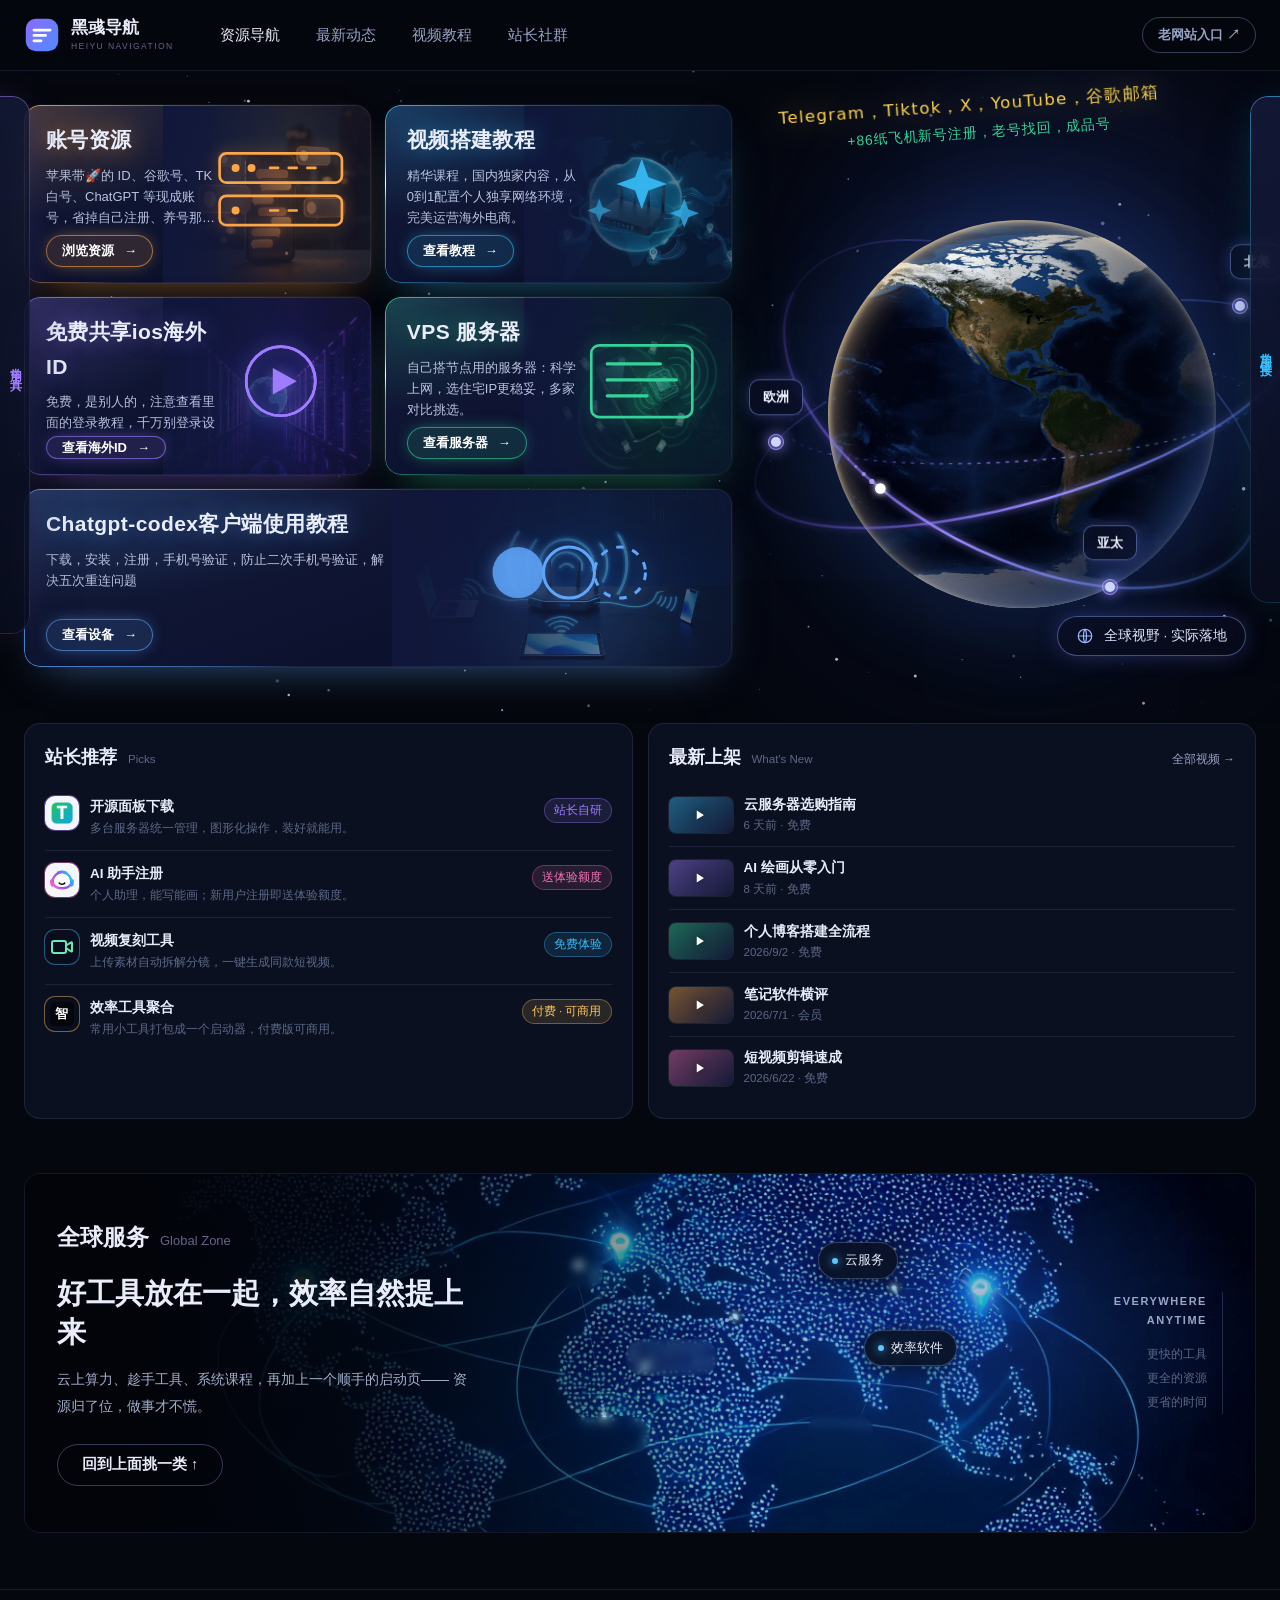
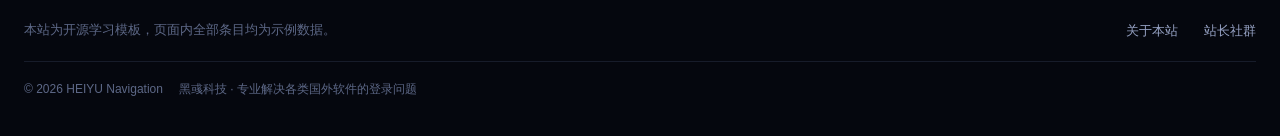
==== index.html @ 047c9780 "Update index.html" ====
<!DOCTYPE html>
<html lang="zh-CN">
<head>
<meta charset="utf-8">
<meta name="viewport" content="width=device-width,initial-scale=1">
<title>黑彧导航 | 资源导航 · 工具箱 · 学习课程</title>
<meta name="description" content="黑彧导航 —— 一个深色风格的资源导航站模板：云服务器、AI 工具、学习课程、效率软件一站收录，附常用工具箱与常用链接。">
<link rel="stylesheet" href="css/style.css?v=16">
</head>
<body id="top">

<!-- ═══ 顶栏 ═══ -->
<header class="topbar">
  <div class="wrap topbar-in">
    <a class="brand" href="#top">
      <svg class="mark" viewBox="0 0 40 40" fill="none" aria-hidden="true">
        <defs>
          <linearGradient id="mk" x1="0" y1="0" x2="1" y2="1">
            <stop offset="0" stop-color="#8a6bff"/><stop offset="1" stop-color="#4f8bff"/>
          </linearGradient>
        </defs>
        <rect x="2" y="2" width="36" height="36" rx="11" fill="url(#mk)"/>
        <path d="M11 14.5h18M11 20.5h13M11 26.5h8" stroke="#fff" stroke-width="3" stroke-linecap="round"/>
      </svg>
      <span class="bt"><b>黑彧导航</b><small>HEIYU NAVIGATION</small></span>
    </a>
    <nav class="menu" id="menu">
      <a href="#top" aria-current="page">资源导航</a>
      <a href="#picks">最新动态</a>
      <a href="video.html">视频教程</a>
      <a href="#sq" id="navSq">站长社群</a>
    </nav>
    <div class="ops">
      <a class="oldsite-btn" href="https://hy.hy88.de" target="_blank" rel="noopener" title="老网站入口">老网站入口 ↗</a>
    </div>
  </div>
</header>

<!-- ═══ 首屏：左卡片 + 右地球舞台 ═══ -->
<section class="stage-sec">
  <div class="wrap stage-in">

    <div class="stack" id="stack">
      <!-- 每张卡：--ac 主色 / .fx 右侧小动画 -->
      <a class="hcard" style="--ac:251,166,72" href="https://hy88.de" target="_blank" rel="noopener">
        <span class="im"><img src="assets/img/kefu.jpg" alt=""></span>
        <span class="glow"></span>
        <span class="fx" aria-hidden="true">
          <svg viewBox="0 0 120 90" fill="none">
            <rect x="14" y="18" width="92" height="22" rx="5" stroke="currentColor" stroke-width="2"/>
            <rect x="14" y="50" width="92" height="22" rx="5" stroke="currentColor" stroke-width="2"/>
            <circle class="blink" cx="26" cy="29" r="3" fill="currentColor"/>
            <circle class="blink d2" cx="38" cy="29" r="3" fill="currentColor"/>
            <circle class="blink d3" cx="26" cy="61" r="3" fill="currentColor"/>
            <path class="run" d="M52 29h40M52 61h28" stroke="currentColor" stroke-width="2" stroke-linecap="round" stroke-dasharray="6 8"/>
          </svg>
        </span>
        <span class="tx">
          <h3>账号资源</h3>
          <p>苹果带🚀的 ID、谷歌号、TK 白号、ChatGPT 等现成账号，省掉自己注册、养号那一步。</p>
          <span class="pill-btn">浏览资源 <span aria-hidden="true">→</span></span>
        </span>
      </a>

      <a class="hcard" style="--ac:56,189,248" href="#" data-lm="vt">
        <span class="im"><img src="assets/img/ip.jpg" alt=""></span>
        <span class="glow"></span>
        <span class="fx" aria-hidden="true">
          <svg viewBox="0 0 120 90" fill="none">
            <path class="tw d1" d="M60 22l5 14 14 5-14 5-5 14-5-14-14-5 14-5z" fill="currentColor" opacity=".9"/>
            <path class="tw d2" d="M92 52l3 8 8 3-8 3-3 8-3-8-8-3 8-3z" fill="currentColor" opacity=".7"/>
            <path class="tw d3" d="M28 52l2.4 6.4L37 61l-6.6 2.6L28 70l-2.4-6.4L19 61l6.6-2.6z" fill="currentColor" opacity=".55"/>
          </svg>
        </span>
        <span class="tx">
          <h3>视频搭建教程</h3>
          <p>精华课程，国内独家内容，从0到1配置个人独享网络环境，完美运营海外电商。</p>
          <span class="pill-btn">查看教程 <span aria-hidden="true">→</span></span>
        </span>
      </a>

      <a class="hcard" style="--ac:157,124,255" href="https://id.qianyuwing.com" target="_blank" rel="noopener">
        <span class="im"><img src="assets/img/hero.jpg" alt=""></span>
        <span class="glow"></span>
        <span class="fx" aria-hidden="true">
          <svg viewBox="0 0 120 90" fill="none">
            <circle cx="60" cy="45" r="26" stroke="currentColor" stroke-width="2" opacity=".55"/>
            <circle class="ripple" cx="60" cy="45" r="26" stroke="currentColor" stroke-width="2"/>
            <circle class="ripple r2" cx="60" cy="45" r="26" stroke="currentColor" stroke-width="2"/>
            <path d="M54 35l18 10-18 10z" fill="currentColor"/>
          </svg>
        </span>
        <span class="tx">
          <h3>免费共享ios海外ID</h3>
          <p>免费，是别人的，注意查看里面的登录教程，千万别登录设置里的iCloud。</p>
          <span class="pill-btn">查看海外ID <span aria-hidden="true">→</span></span>
        </span>
      </a>

      <a class="hcard" style="--ac:52,211,153" href="#" data-lm="vps">
        <span class="im"><img src="assets/img/account.jpg" alt=""></span>
        <span class="glow"></span>
        <span class="fx" aria-hidden="true">
          <svg viewBox="0 0 120 90" fill="none">
            <rect x="22" y="18" width="76" height="54" rx="6" stroke="currentColor" stroke-width="2"/>
            <path class="line" d="M34 32h40" stroke="currentColor" stroke-width="2.4" stroke-linecap="round"/>
            <path class="line d2" d="M34 44h52" stroke="currentColor" stroke-width="2.4" stroke-linecap="round"/>
            <path class="line d3" d="M34 56h30" stroke="currentColor" stroke-width="2.4" stroke-linecap="round"/>
          </svg>
        </span>
        <span class="tx">
          <h3>VPS 服务器</h3>
          <p>自己搭节点用的服务器：科学上网，选住宅IP更稳妥，多家对比挑选。</p>
          <span class="pill-btn">查看服务器 <span aria-hidden="true">→</span></span>
        </span>
      </a>

      <a class="hcard wide" style="--ac:96,165,250" href="docs/video4.html">
        <span class="im"><img src="assets/img/hardware.jpg" alt=""></span>
        <span class="glow"></span>
        <span class="fx" aria-hidden="true">
          <svg viewBox="0 0 160 90" fill="none">
            <circle cx="46" cy="45" r="17" fill="currentColor" opacity=".85"/>
            <circle cx="80" cy="45" r="17" stroke="currentColor" stroke-width="2"/>
            <circle cx="114" cy="45" r="17" stroke="currentColor" stroke-width="2" stroke-dasharray="5 6"/>
          </svg>
        </span>
        <span class="tx">
          <h3>Chatgpt-codex客户端使用教程</h3>
          <p>下载，安装，注册，手机号验证，防止二次手机号验证，解决五次重连问题</p>
          <span class="pill-btn">查看设备 <span aria-hidden="true">→</span></span>
        </span>
      </a>
    </div>

    <!-- 右：地球舞台（轨道系统由 JS 挂载：贴图球体 + 三条轨道彗星 + 地区标签） -->
    <div class="theater" id="stage" aria-hidden="true">
      <div class="script">
        <b>Telegram，Tiktok，X，YouTube，谷歌邮箱</b>
        <span>+86纸飞机新号注册，老号找回，成品号</span>
      </div>
      <div class="anim" id="anim"></div>
      <div class="pill">
        <svg viewBox="0 0 24 24" fill="none" stroke="currentColor" stroke-width="1.6" aria-hidden="true">
          <circle cx="12" cy="12" r="9"/><path d="M3 12h18M12 3c2.6 2.6 2.6 15.4 0 18M12 3c-2.6 2.6-2.6 15.4 0 18"/>
        </svg>
        <span>全球视野 · 实际落地</span>
      </div>
    </div>
  </div>
</section>

<!-- ═══ 三栏：推荐 / 上架 ═══ -->
<section class="wrap sec" id="picks">
  <div class="tri">
    <div class="panel">
      <div class="sec-h"><h2>站长推荐</h2><span class="en">Picks</span></div>
      <div id="pickList"></div>
    </div>
    <div class="panel">
      <div class="sec-h"><h2>最新上架</h2><span class="en">What's New</span><a class="more" href="video.html">全部视频 →</a></div>
      <div id="newsList"></div>
    </div>
  </div>
</section>

<!-- ═══ 全球服务横幅：地图浮标 + 流光连线 ═══ -->
<section class="wrap" id="global">
  <div class="mapband">
    <div class="mapbg" aria-hidden="true"><img src="assets/img/map.jpg" alt=""></div>
    <div class="map-in">
      <div class="map-copy">
        <div class="sec-h"><h2>全球服务</h2><span class="en">Global Zone</span></div>
        <h3>好工具放在一起，效率自然提上来</h3>
        <p>云上算力、趁手工具、系统课程，再加上一个顺手的启动页——
           资源归了位，做事才不慌。</p>
        <a class="btn ghost" href="#top" id="toTop">回到上面挑一类 ↑</a>
      </div>
      <div class="map-pins" id="mapPins"><canvas id="arcs"></canvas></div>
      <div class="map-right">
        <b>EVERYWHERE<br>ANYTIME</b>
        <span>更快的工具<br>更全的资源<br>更省的时间</span>
      </div>
    </div>
  </div>
</section>

<!-- ═══ 页脚 ═══ -->
<footer class="foot">
  <div class="wrap">
    <div class="foot-in">
      <span class="tip">本站为开源学习模板，页面内全部条目均为示例数据。</span>
      <nav class="foot-links">
        <a href="#top">关于本站</a>
        <a href="#sq" id="footSq">站长社群</a>
      </nav>
    </div>
    <div class="copy">
      <span>© <span id="year"></span> HEIYU Navigation</span>
      <span>黑彧科技 · 专业解决各类国外软件的登录问题</span>
    </div>
  </div>
</footer>

<script src="assets/js/qrcode.min.js"></script>
<script src="js/main.js?v=12"></script>
<!-- ═══ 首屏卡片弹层（跳转信息搬自老站 heiyu：视频搭建教程 / VPS服务器） ═══ -->
<style>
.lnkbd{position:fixed;inset:0;z-index:82;display:none;align-items:center;justify-content:center;padding:20px;background:rgba(0,0,0,.7)}
.lnkbd.open{display:flex}
.lnkbox{position:relative;width:min(760px,92vw);max-height:85vh;overflow-y:auto;background:linear-gradient(165deg,#141622,#0f1119);border:1px solid rgba(0,204,204,.25);border-radius:18px;padding:32px 28px;box-shadow:0 24px 70px rgba(0,0,0,.55),0 0 42px rgba(0,204,204,.12)}
.lnkx{position:absolute;top:16px;right:20px;font-size:24px;color:#ccc;cursor:pointer;transition:.2s;z-index:2;background:none;border:none;line-height:1}
.lnkx:hover{color:#ff4444;transform:scale(1.1)}
.lnkbox h3{display:flex;align-items:center;gap:10px;margin:0 0 22px;font-size:26px;color:#fff;padding-bottom:16px;border-bottom:1px solid rgba(255,255,255,.08)}
#lnkList{display:grid;grid-template-columns:1fr 1fr;gap:16px;margin-bottom:10px}
.lnk-item{position:relative;display:flex;align-items:center;gap:16px;width:100%;text-align:left;padding:22px;border-radius:14px;background:linear-gradient(160deg,rgba(30,34,54,.9),rgba(22,25,38,.9));border:1px solid rgba(255,255,255,.07);color:inherit;text-decoration:none;cursor:pointer;transition:transform .22s ease,box-shadow .22s ease,border-color .22s ease;font:inherit;overflow:hidden}
.lnk-item::before{content:"";position:absolute;inset:0;background:radial-gradient(120% 120% at 0% 0%,rgba(0,204,204,.14),transparent 55%);opacity:0;transition:opacity .22s ease}
.lnk-item:hover{transform:translateY(-3px);border-color:rgba(0,204,204,.5);box-shadow:0 12px 32px rgba(0,0,0,.4),0 0 18px rgba(0,204,204,.18)}
.lnk-item:hover::before{opacity:1}
.lnk-item>span{font-size:34px;flex-shrink:0;width:58px;height:58px;display:grid;place-items:center;border-radius:12px;background:rgba(0,204,204,.1);border:1px solid rgba(0,204,204,.18)}
.lnk-item .text{position:relative;min-width:0}
.lnk-item b{display:flex;align-items:center;gap:8px;flex-wrap:wrap;font-size:19px;color:#fff;margin-bottom:6px}
.lnk-item .tg{font-style:normal;font-size:11px;font-weight:600;color:#5eead4;background:rgba(0,204,204,.12);border:1px solid rgba(0,204,204,.3);padding:2px 9px;border-radius:999px;white-space:nowrap}
.lnk-item p{margin:0;font-size:13.5px;color:#9aa3b5;line-height:1.55}
@media(max-width:720px){#lnkList{grid-template-columns:1fr}.lnkbox h3{font-size:20px}.lnk-item{padding:16px}.lnk-item>span{width:48px;height:48px;font-size:26px}}
</style>
<div class="lnkbd" id="lnkBd">
  <div class="lnkbox" role="dialog" aria-modal="true">
    <button class="lnkx" type="button" aria-label="关闭">×</button>
    <h3 id="lnkTitle"></h3>
    <div id="lnkList"></div>
  </div>
</div>
<script>
(function(){
  var DATA={
    vt:{t:"▶ 视频搭建教程",items:[
      {ic:"🎬",h:"方法一：3XUI面板搭建+中转（原版抗封锁）",p:"原版未修改，命令也是原厂的，动手能力强的可以试试。中转是给需要直播、对网速要求高的人看的",u:"docs/video3.html"},
      {ic:"🎬",h:"方法二：3XUI面板搭建+中转（魔改版）",p:"个人独享网络节点搭建视频教程。中转是给需要直播、对网速要求高的人看的",u:"docs/video2.html"},
      {ic:"🎬",h:"方法三：一键搭建（基础款）",p:"个人独享网络一键搭建视频教程，无需面板配置，搭建即用，多协议选择可共存",u:"docs/video1.html"}, 
      {ic:"💻",h:"电脑搭建ssh工具",p:"软件版本ssh，下载可用，和视频教程里同款工具",u:"https://www.hostbuf.com/"},
      {ic:"📱",h:"手机搭建工具",p:"手机不方便下载ssh工具，用这个网页版就好",u:"https://jp.webssh.me/"},
      {ic:"＞",h:"命令终端",p:"一键搭建命令和3xui面板等",k:"cmd"}
    ]},
    vps:{t:"☁ VPS服务器",items:[
      {ic:"☁",h:"小兔云",p:"最便宜的服务器，但是质量不高，她家服务器主要是做网站的，节点网络速度不好",u:"https://https://xiaotucloud.com/recommend/Bi2GBjDQVcNe/",t:"入门便宜"},
      {ic:"☁",h:"丽萨住宅ip",p:"美国4837线路三网直连gpt优化，tk热门/国家多/双isp，住宅ip带宽大，直播也无需中转",u:"https://https://lisahost.com/aff.php?aff=16452/",t:"AI优化"},
      {ic:"☁",h:"新区云住宅ip",p:"站长自用，闭眼选，住宅ip带宽100+，直播也无需中转（新用户优惠码xinqu888）",u:"https://www.xinquyun.com/aff/WNTYDILU",t:"站长自用"},
      {ic:"☁",h:"搬瓦工vps",p:"主流全球知名的服务器商家，中转质量高，可做节点，价格比较贵，慎选",u:"https://bandwagonhost.com/",t:"高端稳定"},
      {ic:"☁",h:"米亚住宅ip",p:"住宅IP，官方自带中转，扫码即用，多国可选，带宽20M，不建议直播",u:"https://miyaip.com/?invitecode=2302887",t:"高性价比"},
      {ic:"☁",h:"ProxyLite",p:"住宅IP，需要VPS中转才可以用，多国可选，带宽72M",u:"https://www.proxylite.com/?invitation_code=8U101G",t:"多国可选"},
      {ic:"☁",h:"985（矩阵推荐）",p:"住宅IP，需要VPS中转才可以用，多国可选，养矩阵号用它",u:"https://www.985proxy.cn/?MQYATT",t:"矩阵推荐"},
      {ic:"☁",h:"chatgpt-codex",p:"下载，安装，注册，手机号验证，防止二次手机号验证，解决五次重连问题",u:"docs/video4.html",t:"使用教程"}
    ]}
  };
  var bd=document.getElementById("lnkBd"),tt=document.getElementById("lnkTitle"),ls=document.getElementById("lnkList");
  function esc(s){return String(s).replace(/&/g,"&amp;").replace(/</g,"&lt;").replace(/>/g,"&gt;").replace(/"/g,"&quot;")}
  function open(key){
    var d=DATA[key];if(!d)return;
    tt.textContent=d.t;
    ls.innerHTML=d.items.map(function(it){
      var inner="<span>"+esc(it.ic)+"</span><div class='text'><b>"+esc(it.h)+(it.t?"<i class='tg'>"+esc(it.t)+"</i>":"")+"</b><p>"+esc(it.p)+"</p></div>";
      return it.u
        ?"<a class='lnk-item' href='"+esc(it.u)+"'"+(it.u.indexOf("video.html")===0?"":" target='_blank' rel='noopener'")+">"+inner+"</a>"
        :"<button class='lnk-item' type='button' data-k='"+esc(it.k)+"'>"+inner+"</button>";
    }).join("");
    bd.classList.add("open");document.body.style.overflow="hidden";
  }
  function close(){
    bd.classList.remove("open");
    if(!document.querySelector(".sheet.open"))document.body.style.overflow="";
  }
  document.addEventListener("click",function(e){
    var t=e.target.closest("[data-lm]");
    if(t){e.preventDefault();open(t.getAttribute("data-lm"));return}
    if(!bd.classList.contains("open"))return;
    if(e.target===bd||e.target.closest(".lnkx")){close();return}
    if(e.target.closest(".lnk-item[data-k]"))close();
  });
  document.addEventListener("keydown",function(e){if(e.key==="Escape"&&bd.classList.contains("open"))close()});
})();
</script>
  <!--Start of Tawk.to Script-->
<script type="text/javascript">
var Tawk_API=Tawk_API||{}, Tawk_LoadStart=new Date();
(function(){
var s1=document.createElement("script"),s0=document.getElementsByTagName("script")[0];
s1.async=true;
s1.src='https://embed.tawk.to/6a5249f1a6558f1d451feca7/1jt8on1pj';
s1.charset='UTF-8';
s1.setAttribute('crossorigin','*');
s0.parentNode.insertBefore(s1,s0);
})();
</script>
<!--End of Tawk.to Script-->
</body>
</html>
---- css/style.css ----
/* ═══ 黑彧导航 · 深空模板 ═══
   自己实现的样式：深色导航站布局
   设计 token 集中在 :root，改配色只动这里。 */

:root{
  --bg:#05070e;
  --card:#0b1020;
  --card2:#0d1324;
  --line:rgba(150,170,230,.13);
  --line2:rgba(150,170,230,.28);
  --ink:#e9edfa;
  --ink2:#97a3c5;
  --ink3:#5d6887;
  --vio:#7b5cff;
  --blu:#4f8bff;
  --gold:#f0b43c;
  --cta:linear-gradient(100deg,#8a6bff,#5b8cff);
  --r:16px;
  --wrap:1320px;
}

*{box-sizing:border-box}
html{scroll-behavior:smooth}
body{
  margin:0;background:var(--bg);color:var(--ink);
  font-family:-apple-system,BlinkMacSystemFont,"Segoe UI","PingFang SC","Hiragino Sans GB","Microsoft YaHei",sans-serif;
  font-size:15px;line-height:1.65;-webkit-font-smoothing:antialiased;overflow-x:hidden;
}
a{color:inherit;text-decoration:none}
img,svg{display:block}
button{font:inherit}
.wrap{width:min(var(--wrap),calc(100% - 48px));margin-inline:auto}

/* 区块标题：中文大字 + 英文小字 */
.sec-h{display:flex;align-items:baseline;gap:11px;margin-bottom:17px}
.sec-h h2{margin:0;font-size:23px;font-weight:800}
.sec-h .en{font-size:13px;color:var(--ink3)}
.sec-h .more{margin-left:auto;font-size:13px;color:var(--ink2)}
.sec-h .more:hover{color:var(--ink)}

/* ── 顶栏 ── */
.topbar{position:sticky;top:0;z-index:60;backdrop-filter:blur(16px);
  background:rgba(5,7,14,.82);border-bottom:1px solid var(--line)}
.topbar-in{display:flex;align-items:center;gap:46px;height:70px}
.brand{display:flex;align-items:center;gap:11px;flex-shrink:0}
.brand .mark{width:36px;height:36px;flex-shrink:0}
.brand .bt b,.brand .bt2 b{display:block;font-size:16.5px;font-weight:700;line-height:1.25}
.brand .bt small,.brand .bt2 small{display:block;font-size:8.5px;color:var(--ink3);letter-spacing:.17em;margin-top:1px}
.menu{display:flex;gap:36px;font-size:15px}
.menu a{color:var(--ink2);transition:color .18s}
.menu a:hover,.menu a[aria-current]{color:var(--ink)}
.ops{margin-left:auto;display:flex;align-items:center;gap:13px}
.icon-btn{width:38px;height:38px;border-radius:50%;border:0;background:transparent;
  color:var(--ink2);display:grid;place-items:center;cursor:pointer;font-size:17px}
.icon-btn:hover{color:var(--ink)}
.oldsite-btn{display:inline-flex;align-items:center;gap:5px;height:36px;padding:0 15px;border-radius:999px;
  border:1px solid rgba(150,170,230,.34);color:var(--ink2);font-size:13px;font-weight:600;
  cursor:pointer;transition:color .18s,border-color .18s,box-shadow .18s;text-decoration:none;white-space:nowrap}
.oldsite-btn:hover{color:var(--ink);border-color:#8a6bff;box-shadow:0 0 14px rgba(138,107,255,.35)}
.btn{display:inline-flex;align-items:center;justify-content:center;gap:9px;
  height:42px;padding:0 24px;border-radius:999px;font-size:14.5px;font-weight:600;cursor:pointer;
  border:1px solid transparent;transition:transform .18s,box-shadow .18s,border-color .18s}
.btn.ghost{border-color:rgba(150,170,230,.34);color:var(--ink)}
.btn.ghost:hover{border-color:#93a3d4}

/* ── 首屏舞台 ── */
.stage-sec{position:relative;padding:34px 0 56px;overflow:hidden}
/* 星空由 canvas 绘制（见 js/main.js），不在这里画渐变点 */
/* 右下角一团蓝紫氛围光 */
.stage-sec::after{content:"";position:absolute;z-index:0;pointer-events:none;
  right:-12%;top:-20%;width:56vw;height:56vw;filter:blur(10px);
  background:radial-gradient(circle,rgba(64,86,220,.16),transparent 62%)}
.stage-in{display:grid;grid-template-columns:minmax(0,1.42fr) minmax(0,1fr);gap:26px;
  align-items:stretch;position:relative;z-index:1}
.stage-in>.stack{align-self:center}

/* ── 左：五张渐变卡（2×2 + 通栏） ── */
@property --ang{syntax:"<angle>";initial-value:0deg;inherits:false}
.stack{display:grid;grid-template-columns:repeat(2,minmax(0,1fr));gap:14px;perspective:1200px}
.hcard{--ac:120,140,255;--mx:50%;--my:50%;
  position:relative;display:block;height:178px;border-radius:16px;overflow:hidden;isolation:isolate;
  background:
    radial-gradient(120% 140% at 0% 0%,rgba(var(--ac),.22) 0%,transparent 46%),
    linear-gradient(160deg,#141b3a 0%,#0d1330 55%,#0a0f26 100%);
  box-shadow:0 18px 40px -22px rgba(var(--ac),.55),0 0 0 1px rgba(255,255,255,.03),inset 0 1px 0 rgba(255,255,255,.08);
  transition:transform .25s ease-out,box-shadow .3s;
  animation:rise .8s cubic-bezier(.2,.75,.25,1) both;animation-delay:calc(var(--i,0)*90ms)}
@keyframes rise{from{opacity:0;translate:0 18px}to{opacity:1;translate:0 0}}
.hcard.wide{grid-column:1/-1}
/* 右侧实拍图打底（AI 生成素材，可自行替换） */
.hcard .im{position:absolute;inset:0 0 0 40%;z-index:0}
.hcard.wide .im{inset:0 0 0 52%}
.hcard .im img{width:100%;height:100%;object-fit:cover;opacity:.6;filter:saturate(.9)}
.hcard .im::before{content:"";position:absolute;inset:0;z-index:1;
  background:rgba(var(--ac),.28);mix-blend-mode:color}
.hcard .im::after{content:"";position:absolute;inset:0;z-index:1;
  background:linear-gradient(90deg,#10173a 0%,rgba(16,23,58,.88) 22%,rgba(13,19,48,.28) 62%,rgba(10,15,38,.55))}
/* 旋转流光描边（conic + mask 挖空） */
.hcard::before{content:"";position:absolute;inset:0;z-index:5;border-radius:inherit;padding:1px;pointer-events:none;
  background:
    conic-gradient(from var(--ang),transparent 0 62%,rgba(var(--ac),.95) 74%,#fff 76%,rgba(var(--ac),.95) 78%,transparent 90%),
    linear-gradient(160deg,rgba(var(--ac),.55),rgba(var(--ac),.12) 40%,rgba(255,255,255,.06));
  -webkit-mask:linear-gradient(#000 0 0) content-box,linear-gradient(#000 0 0);
  -webkit-mask-composite:xor;mask:linear-gradient(#000 0 0) content-box,linear-gradient(#000 0 0);
  mask-composite:exclude;
  animation:spin-ang calc(7s*var(--k,1)) linear infinite;animation-delay:calc(var(--i,0)*-1.4s)}
@keyframes spin-ang{to{--ang:360deg}}
/* 跟手光斑 */
.hcard::after{content:"";position:absolute;inset:0;z-index:2;pointer-events:none;opacity:0;transition:opacity .3s;
  background:radial-gradient(260px circle at var(--mx) var(--my),rgba(var(--ac),.22),transparent 62%)}
.hcard:hover::after{opacity:1}
.hcard:hover{box-shadow:0 26px 50px -20px rgba(var(--ac),.75),0 0 0 1px rgba(255,255,255,.05),inset 0 1px 0 rgba(255,255,255,.1)}
/* 文案 */
.hcard .tx{position:absolute;z-index:4;left:22px;top:18px;right:44%;bottom:16px;display:flex;flex-direction:column}
.hcard.wide .tx{right:48%}
.hcard h3{margin:0 0 7px;font-size:21px;font-weight:800;letter-spacing:.02em;
  text-shadow:0 0 22px rgba(var(--ac),.45)}
.hcard p{margin:0;font-size:13px;color:#b9c3e0;line-height:1.62;
  display:-webkit-box;-webkit-line-clamp:3;-webkit-box-orient:vertical;overflow:hidden}
.pill-btn{margin-top:auto;align-self:flex-start;display:inline-flex;align-items:center;gap:10px;
  height:32px;padding:0 15px;border-radius:999px;font-size:13px;font-weight:700;
  border:1px solid rgba(var(--ac),.6);background:rgba(var(--ac),.14);color:#fff;
  box-shadow:0 0 18px -6px rgba(var(--ac),.8);transition:background .2s,border-color .2s,color .2s}
.hcard:hover .pill-btn{background:rgb(var(--ac));border-color:transparent;color:#070a18}
/* 右侧小动画区 */
.hcard .fx{position:absolute;z-index:3;right:10px;top:50%;width:min(46%,230px);
  transform:translateY(-54%);color:rgb(var(--ac));filter:drop-shadow(0 0 8px rgba(var(--ac),.55))}
.hcard.wide .fx{right:6%;width:min(34%,240px)}
.hcard .fx svg{width:100%;height:auto;overflow:visible}
/* 小动画 */
.blink{animation:blink 1.3s steps(2,jump-none) infinite}
.blink.d2{animation-delay:.4s}.blink.d3{animation-delay:.8s}
@keyframes blink{50%{opacity:.15}}
.run{animation:dashrun 1.6s linear infinite}
@keyframes dashrun{to{stroke-dashoffset:-14}}
.tw{animation:tw 2.2s ease-in-out infinite;transform-box:fill-box;transform-origin:center}
.tw.d2{animation-delay:.7s}.tw.d3{animation-delay:1.3s}
@keyframes tw{0%,100%{opacity:.15;transform:scale(.6)}50%{opacity:1;transform:scale(1)}}
.ripple{animation:ripple 2.6s ease-out infinite;transform-box:fill-box;transform-origin:center}
.ripple.r2{animation-delay:1.3s}
@keyframes ripple{from{transform:scale(1);opacity:.8}to{transform:scale(1.7);opacity:0}}
.line{animation:type 2.8s ease-in-out infinite;transform-box:fill-box;transform-origin:left center}
.line.d2{animation-delay:.5s}.line.d3{animation-delay:1s}
@keyframes type{0%{transform:scaleX(0);opacity:.3}35%,85%{transform:scaleX(1);opacity:1}100%{transform:scaleX(0);opacity:.3}}

/* ── 右：地球剧场 ── */
.theater{position:relative;min-height:560px}
.script{position:absolute;z-index:6;top:4px;left:4%;right:0;pointer-events:none;
  transform:rotate(-4deg);transform-origin:left top}
.script b{display:block;font-family:system-ui,"Microsoft YaHei","微软雅黑",sans-serif;
  font-weight:400;font-size:clamp(14px,1.3vw,19px);letter-spacing:.08em;line-height:1.2;
  color:#fbd34d;
  filter:drop-shadow(0 0 14px rgba(251,211,77,.35))}
.script span{display:block;margin:6px 0 0 14%;font-size:14px;color:#34d399;letter-spacing:.06em}

/* 右：轨道系统（照原站 A 版：贴图球体 + 三条倾斜轨道 + 彗星 + 地区标签） */
.anim{position:absolute;inset:0;z-index:2}
.sys{position:absolute;left:53%;top:55%;width:min(118%,640px);aspect-ratio:1;
  transform:translate(-50%,-50%)}
.sys .body{position:absolute;inset:17%;border-radius:50%;z-index:1}
.sys .globe3d,.sys .globe-sh,.sys .globe-rim{position:absolute;inset:0;border-radius:50%}
/* 真实贴图自转：NASA Blue Marble（公共领域素材）横向循环；负延迟开局正对欧非 */
.sys .globe3d{background:url("../assets/img/earth.jpg") 0 50%/200% 100% repeat-x;
  animation:spin-tex 90s linear infinite;animation-delay:-27.5s}
@keyframes spin-tex{to{background-position:200% 50%}}
/* 明暗：边缘压暗做出球感，右下沉入黑夜 */
.sys .globe-sh{background:
  radial-gradient(circle at 36% 32%,transparent 34%,rgba(2,4,12,.5) 72%,rgba(2,4,12,.96) 100%),
  linear-gradient(118deg,transparent 28%,rgba(2,4,12,.72) 74%)}
/* 日出弧光 + 大气层 */
.sys .globe-rim{box-shadow:
  inset 9px 9px 36px -14px rgba(255,214,150,.9),
  inset 2px 2px 7px -2px rgba(255,241,214,.95),
  inset -26px -26px 70px -30px rgba(70,130,255,.5),
  0 0 100px 10px rgba(60,120,255,.2),
  0 0 240px 50px rgba(40,90,220,.14)}
/* 轨道 SVG（彗星由 JS 驱动） */
.sys svg.orb{position:absolute;inset:0;width:100%;height:100%;overflow:visible;z-index:3;pointer-events:none}
/* 地区：发光节点 + 玻璃标签 */
.gnode{position:absolute;z-index:5;width:10px;height:10px;border-radius:50%;transform:translate(-50%,-50%);
  background:#cfd6ff;box-shadow:0 0 0 3px rgba(150,140,255,.25),0 0 14px 3px rgba(150,140,255,.8)}
.gnode::after{content:"";position:absolute;inset:-3px;border-radius:50%;border:1px solid rgba(170,160,255,.8);
  animation:ping 2.6s ease-out infinite}
@keyframes ping{from{transform:scale(1);opacity:.9}to{transform:scale(3.4);opacity:0}}
.gtag{position:absolute;z-index:6;transform:translate(-50%,-50%);white-space:nowrap;
  padding:6px 13px;border-radius:10px;font-size:13px;font-weight:600;color:#eef1ff;
  border:1px solid rgba(150,170,255,.45);background:rgba(12,16,40,.66);backdrop-filter:blur(6px);
  box-shadow:0 0 18px -4px rgba(120,130,255,.55)}
/* 右下角胶囊 */
.pill{position:absolute;z-index:7;right:2%;bottom:2%;display:inline-flex;align-items:center;gap:10px;
  height:40px;padding:0 18px;border-radius:999px;font-size:13.5px;color:#dfe5ff;
  border:1px solid rgba(140,160,255,.45);background:rgba(10,14,34,.6);backdrop-filter:blur(8px);
  box-shadow:0 0 24px -6px rgba(110,120,255,.5)}
.pill svg{width:18px;height:18px;color:#9fb6ff}

/* ── 常用工具 / 常用链接：只在左右侧翼屏展示（样式见 .wing 区块） ── */
.sec{padding:0 0 54px}

/* ── 三栏面板 ── */
.tri{display:grid;grid-template-columns:repeat(2,minmax(0,1fr));gap:15px}
.panel{border:1px solid var(--line);border-radius:var(--r);background:var(--card);padding:19px 20px}
.panel .sec-h{margin-bottom:11px}
.panel .sec-h h2{font-size:18px}
.panel .sec-h .en{font-size:11.5px}
.panel .sec-h .more{font-size:12px}
.row{display:flex;align-items:center;gap:11px;padding:10.5px 0;border-top:1px solid var(--line)}
.row:first-of-type{border-top:0}
.row .nm{flex:1;min-width:0}
.row .nm b{display:block;font-size:13.5px;font-weight:600;
  white-space:nowrap;overflow:hidden;text-overflow:ellipsis}
.row .nm i{font-style:normal;font-size:11.5px;color:var(--ink3);display:block;
  white-space:nowrap;overflow:hidden;text-overflow:ellipsis}
.row .ago{font-size:11.5px;color:var(--ink3);white-space:nowrap;flex-shrink:0}
/* 推荐 */
.row.pk{align-items:flex-start;padding:12px 0;transition:background .2s}
.row.pk:hover b{color:rgb(var(--c))}
.pk-ic{flex:none;width:34px;height:34px;border-radius:10px;display:grid;place-items:center;
  background:rgba(var(--c),.16);color:rgb(var(--c));
  box-shadow:inset 0 0 0 1px rgba(var(--c),.35);transition:background .2s,color .2s}
.row.pk:hover .pk-ic{background:rgb(var(--c));color:#0b0f24}
.pk-ic svg{width:18px;height:18px;fill:none;stroke:currentColor;stroke-width:1.8;
  stroke-linecap:round;stroke-linejoin:round}
.pk-ic.real{background:#f4f6fb;box-shadow:0 0 0 1px rgba(var(--c),.45)}
.pk-ic.real.dk{background:#0a0e1c}
.pk-ic.real img{width:70%;height:70%;object-fit:contain}
.row.pk:hover .pk-ic.real{background:#fff;box-shadow:0 0 0 2px rgb(var(--c)),0 0 14px rgba(var(--c),.7)}
.row.pk:hover .pk-ic.real.dk{background:#0a0e1c}
.row.pk .nm i{white-space:normal;display:-webkit-box;-webkit-line-clamp:2;
  -webkit-box-orient:vertical;line-height:1.55;margin-top:2px}
.pk-tag{flex:none;margin-top:2px;font-size:11.5px;padding:2px 9px;border-radius:999px;
  color:rgb(var(--c));background:rgba(var(--c),.12);border:1px solid rgba(var(--c),.35);white-space:nowrap}
/* 上架缩略块 */
.nw-th{flex:none;width:64px;height:36px;border-radius:7px;position:relative;overflow:hidden;
  background:linear-gradient(140deg,rgba(var(--c,120,140,255),.45),rgba(20,26,56,.9));
  box-shadow:0 0 0 1px rgba(255,255,255,.08)}
.nw-th::after{content:"▶";position:absolute;left:50%;top:50%;transform:translate(-50%,-50%);
  font-size:11px;color:#fff;text-shadow:0 0 8px rgba(0,0,0,.6)}


/* ── 全球服务横幅 ── */
.mapband{position:relative;border-radius:var(--r);overflow:hidden;border:1px solid var(--line);
  background:#02040a;min-height:360px;display:flex;align-items:center;margin-top:0}
.mapbg{position:absolute;inset:0;z-index:0;
  background-image:radial-gradient(rgba(120,160,255,.16) 1px,transparent 1.5px);
  background-size:26px 26px}
.mapbg img{position:absolute;inset:0;width:100%;height:100%;object-fit:cover;opacity:.8}
.mapbg::after{content:"";position:absolute;inset:0;
  background:
    radial-gradient(520px 260px at 74% 42%,rgba(50,100,230,.22),transparent 66%),
    linear-gradient(90deg,#02040a 6%,rgba(2,4,10,.85) 26%,transparent 58%)}
.map-in{position:relative;z-index:1;display:grid;
  grid-template-columns:minmax(0,420px) minmax(0,1fr) auto;gap:34px;align-items:center;
  width:min(calc(var(--wrap) - 64px),calc(100% - 64px));margin-inline:auto;padding:40px 0}
.map-copy h3{margin:12px 0 15px;font-size:29px;font-weight:800;line-height:1.32}
.map-copy p{margin:0 0 24px;font-size:14px;color:#a4aeca;line-height:1.95}
.map-pins{position:relative;min-height:230px}
#arcs{position:absolute;inset:0;width:100%;height:100%;pointer-events:none;z-index:0}
.map-pin{position:absolute;z-index:1;display:inline-flex;align-items:center;gap:7px;
  padding:7px 13px;border-radius:999px;font-size:12.5px;white-space:nowrap;
  background:rgba(8,14,30,.86);border:1px solid rgba(150,170,230,.3);
  box-shadow:0 4px 22px rgba(0,0,0,.6);backdrop-filter:blur(4px)}
.map-pin em{width:6px;height:6px;border-radius:50%;background:#5bc8ff;font-style:normal;flex-shrink:0;
  box-shadow:0 0 10px #5bc8ff;animation:breathe 2.6s ease-in-out infinite;animation-delay:var(--d,0s)}
@keyframes breathe{0%,100%{opacity:1;box-shadow:0 0 10px #5bc8ff}50%{opacity:.45;box-shadow:0 0 3px #5bc8ff}}
.map-right{text-align:right;border-right:1px solid rgba(150,170,230,.22);
  padding-right:15px;align-self:center}
.map-right b{display:block;font-size:11px;letter-spacing:.14em;color:#9aa6c6;
  line-height:1.75;font-weight:600}
.map-right span{display:block;margin-top:12px;font-size:12px;color:var(--ink3);line-height:2}

/* ── 页脚 ── */
.foot{border-top:1px solid var(--line);margin-top:56px;padding:30px 0 36px}
.foot-in{display:flex;align-items:center;gap:22px;flex-wrap:wrap}
.foot .tip{font-size:12.5px;color:var(--ink3)}
.foot-links{margin-left:auto;display:flex;gap:26px;font-size:13px;color:var(--ink2)}
.foot-links a:hover{color:var(--ink)}
.copy{margin-top:20px;padding-top:18px;border-top:1px solid var(--line);
  font-size:12px;color:var(--ink3);display:flex;gap:16px;flex-wrap:wrap}

/* ── 左右隐藏导航（侧翼屏）──
   宽屏：两侧玻璃屏 3D 斜立，悬停转正；中屏：收成贴边竖条把手，悬停滑出；窄屏：隐藏 */
.wing{position:fixed;top:96px;z-index:45;width:184px;max-height:calc(100vh - 130px);overflow:auto;
  scrollbar-width:none;border-radius:18px;
  background:linear-gradient(165deg,rgba(22,29,62,.78),rgba(8,12,28,.82));
  backdrop-filter:blur(14px) saturate(1.15);
  box-shadow:0 30px 70px -30px rgba(0,0,0,.85),0 0 50px -18px rgba(var(--wc),.4),inset 0 1px 0 rgba(255,255,255,.08);
  transition:transform .5s cubic-bezier(.2,.8,.2,1)}
.wing::-webkit-scrollbar{display:none}
.wing::before{content:"";position:absolute;inset:0;border-radius:inherit;padding:1px;pointer-events:none;z-index:1;
  background:linear-gradient(160deg,rgba(var(--wc),.55),rgba(255,255,255,.06) 45%,rgba(var(--wc),.22));
  -webkit-mask:linear-gradient(#000 0 0) content-box,linear-gradient(#000 0 0);
  -webkit-mask-composite:xor;mask:linear-gradient(#000 0 0) content-box,linear-gradient(#000 0 0);mask-composite:exclude}
/* 一道斜光慢慢扫过屏面 */
.wing::after{content:"";position:absolute;inset:0;border-radius:inherit;pointer-events:none;z-index:1;
  background:linear-gradient(115deg,transparent 30%,rgba(255,255,255,.06) 45%,transparent 60%);
  background-size:250% 100%;animation:wingGlare 9s ease-in-out infinite}
@keyframes wingGlare{0%,100%{background-position:120% 0}50%{background-position:-20% 0}}
.wing-l{--wc:157,124,255;left:max(14px,calc(50% - 878px));
  transform:perspective(1200px) rotateY(16deg);transform-origin:0 50%}
.wing-r{--wc:56,189,248;right:max(14px,calc(50% - 878px));
  transform:perspective(1200px) rotateY(-16deg);transform-origin:100% 50%}
.wing:hover,.wing:focus-within{transform:perspective(1200px) rotateY(0) translateZ(8px)}
/* 屏头 */
.wing-h{display:flex;align-items:center;gap:9px;padding:15px 14px 10px}
.wing-h i{width:8px;height:8px;border-radius:50%;background:rgb(var(--wc));box-shadow:0 0 10px rgb(var(--wc))}
.wing-h b{font-size:14.5px;color:var(--ink)}
.wing-h small{margin-left:auto;font-size:11px;color:rgb(var(--wc));padding:1px 8px;border-radius:999px;background:rgba(var(--wc),.14)}
/* 左屏：工具列表 */
.wing-list{display:grid;padding:0 8px 8px}
.wing-it{display:grid;grid-template-columns:30px minmax(0,1fr);align-items:center;gap:9px;
  padding:7px;border-radius:12px;transition:background .2s,transform .2s}
.wing-it:hover,.wing-it:focus-visible{background:rgba(var(--c),.12);transform:translateX(3px);outline:0}
.wing-it b{display:block;font-size:13px;font-weight:600;color:var(--ink)}
.wing-it small{display:block;font-size:10.8px;color:var(--ink2);
  white-space:nowrap;overflow:hidden;text-overflow:ellipsis}
.wing-ic{width:30px;height:30px;border-radius:9px;display:grid;place-items:center;flex:none;
  color:rgb(var(--c));background:rgba(var(--c),.14);box-shadow:inset 0 0 0 1px rgba(var(--c),.32);
  transition:background .2s,color .2s}
.wing-ic svg{width:16px;height:16px;fill:none;stroke:currentColor;stroke-width:1.8;
  stroke-linecap:round;stroke-linejoin:round}
.wing-it:hover .wing-ic{background:rgb(var(--c));color:#0b0f24}
.wing-ic.real{background:#f4f6fb;box-shadow:0 0 0 1px rgba(var(--c),.45)}
.wing-ic.real img{width:18px;height:18px;object-fit:contain}
.wing-it:hover .wing-ic.real{background:#fff;box-shadow:0 0 0 2px rgb(var(--c)),0 0 14px rgba(var(--c),.55)}
/* 右屏：链接分组（字母牌） */
.wing-grp{padding:2px 12px 6px}
.wing-gt{display:flex;align-items:center;gap:7px;margin:8px 2px 7px;font-size:12.5px;color:#c9d1ee}
.wing-gt small{margin-left:auto;font-size:10.5px;color:var(--ink3)}
.wing-tiles{display:grid;grid-template-columns:repeat(4,minmax(0,1fr));gap:6px}
.wing-lg{display:grid;place-items:center;aspect-ratio:1;border-radius:10px;
  background:#f4f6fb;box-shadow:inset 0 0 0 1px rgba(255,255,255,.08);
  transition:transform .2s,box-shadow .2s}
.wing-lg img{width:22px;height:22px;object-fit:contain}
.wing-lg:hover,.wing-lg:focus-visible{transform:translateY(-2px) scale(1.07);
  box-shadow:0 0 0 2px hsl(var(--h) 60% 55%);outline:0}
.wing-note{margin:8px 14px 12px;font-size:11px;color:var(--ink3);line-height:1.6}
/* 贴边把手（中屏）：竖排文字 */
.wing-tab{display:none;position:absolute;top:50%;transform:translateY(-50%);width:30px;height:132px;
  align-items:center;justify-content:center;writing-mode:vertical-rl;letter-spacing:.3em;
  font-size:12px;font-weight:700;color:rgb(var(--wc))}
.wing-l .wing-tab{right:0}.wing-r .wing-tab{left:0}
@media (max-width:1559px){
  .wing-l{left:0;transform:translateX(calc(-100% + 30px))}
  .wing-r{right:0;transform:translateX(calc(100% - 30px))}
  .wing:hover,.wing:focus-within{transform:translateX(0)}
  .wing::after{display:none}
  .wing-tab{display:flex}
  .wing>:not(.wing-tab){opacity:0;transition:opacity .25s}
  .wing:hover>:not(.wing-tab),.wing:focus-within>:not(.wing-tab){opacity:1}
  .wing:hover .wing-tab,.wing:focus-within .wing-tab{opacity:0}
}
/* 宽屏：两侧屏常驻时，内容让出位置 */
@media (min-width:1560px){
  body.has-wings .wrap{width:min(var(--wrap),calc(100% - 452px))}
}
@media (max-width:980px){.wing{display:none}}

/* ── 移动端：底部两个入口（常用工具 / 常用链接）+ 抽屉，照原站 w-dock 方案 ── */
.w-dock{display:none}
@media (max-width:980px){
  .w-dock{display:flex;position:fixed;z-index:62;left:50%;bottom:16px;transform:translateX(-50%);gap:8px;padding:6px;
    border-radius:999px;background:rgba(12,16,38,.92);border:1px solid rgba(150,170,255,.3);
    backdrop-filter:blur(12px);-webkit-backdrop-filter:blur(12px)}
  .w-dock button{height:38px;padding:0 18px;border-radius:999px;border:0;font:inherit;font-size:13.5px;font-weight:700;
    color:#fff;background:rgba(157,124,255,.2);cursor:pointer;-webkit-tap-highlight-color:transparent}
  .w-dock button+button{background:rgba(56,189,248,.2)}
  .w-dock button:active{transform:scale(.96)}
}
.w-drawer{position:fixed;z-index:85;top:0;bottom:0;width:min(86vw,330px);overflow:auto;scrollbar-width:none;
  padding:8px 6px 20px;background:linear-gradient(165deg,rgba(22,29,62,.97),rgba(8,12,28,.98));
  backdrop-filter:blur(14px) saturate(1.15);-webkit-backdrop-filter:blur(14px) saturate(1.15);
  transition:transform .35s cubic-bezier(.2,.8,.2,1)}
.w-drawer::-webkit-scrollbar{display:none}
.w-drawer.l{left:0;transform:translateX(-105%);--wc:157,124,255}
.w-drawer.r{right:0;transform:translateX(105%);--wc:56,189,248}
.w-drawer.on{transform:none}
.w-mask{position:fixed;inset:0;z-index:84;background:rgba(2,4,10,.6);opacity:0;pointer-events:none;transition:opacity .25s}
.w-mask.on{opacity:1;pointer-events:auto}

/* ── 响应式 ── */
@media (max-width:1180px){
  .theater{min-height:480px}
  .sys{width:min(124%,470px)}
  .stage-in{grid-template-columns:minmax(0,1fr)}
  .theater{min-height:420px}
  .map-in{grid-template-columns:minmax(0,1fr) minmax(0,1fr)}
  .map-right{display:none}
}
@media (max-width:900px){
  .menu{display:none}
  .stack{grid-template-columns:repeat(2,minmax(0,1fr))}
  .tri{grid-template-columns:minmax(0,1fr)}
  .map-in{grid-template-columns:minmax(0,1fr)}
  .map-pins{min-height:200px}
}
@media (max-width:600px){
  .wrap{width:calc(100% - 32px)}
  .topbar-in{gap:16px}
  .ops .icon-btn{display:none}
  .btn{height:34px;padding:0 14px;font-size:13px}
  .brand .bt small,.brand .bt2 small{display:none}
  .stack{grid-template-columns:minmax(0,1fr)}
  .hcard{height:160px}
  .hcard .tx{right:42%}
  .mapband{padding:0}
  .script b{font-size:26px}
}
/* 减少动态效果：放慢，不是停掉（同原站规矩） */
@media (prefers-reduced-motion:reduce){
  html{scroll-behavior:auto}
  .hcard,.btn{transition:none!important}
  .sys .globe3d{animation-duration:300s;animation-delay:-91.5s}
  .gnode::after{animation-duration:6s}
  .hcard::before,.wing::after{animation-duration:300s}
  .wing{transition-duration:.15s}
}

/* ── 工具弹层（外壳照原站 v6.css .sheet；内容布局照原站 tools.js tl- 全套） ── */
button.wing-it{width:100%;border:0;background:none;font:inherit;color:inherit;text-align:left;cursor:pointer}
.sheet-bd{position:fixed;inset:0;z-index:80;background:rgba(2,4,10,.72);
  backdrop-filter:blur(6px);opacity:0;pointer-events:none;transition:opacity .22s}
.sheet-bd.open{opacity:1;pointer-events:auto}
.sheet{position:fixed;z-index:81;left:50%;top:50%;transform:translate(-50%,-48%) scale(.97);
  width:min(760px,calc(100% - 40px));max-height:84vh;overflow:auto;
  background:#0a0f1e;border:1px solid rgba(150,170,230,.26);border-radius:18px;
  box-shadow:0 30px 90px rgba(0,0,0,.7);opacity:0;pointer-events:none;
  transition:opacity .22s,transform .22s}
.sheet.open{opacity:1;pointer-events:auto;transform:translate(-50%,-50%) scale(1)}
.sheet-h{position:sticky;top:0;z-index:1;background:#0a0f1e;
  padding:22px 24px 14px;border-bottom:1px solid rgba(150,170,230,.13)}
.sheet.wide{width:min(960px,calc(100% - 40px))}
.sheet-h b{display:block;font-size:21px;font-weight:800}
.sheet-h p{margin:6px 0 0;font-size:13.5px;color:#97a3c5;line-height:1.75}
.sheet-x{position:absolute;top:18px;right:18px;width:32px;height:32px;border-radius:50%;
  border:1px solid rgba(150,170,230,.13);background:transparent;color:#97a3c5;cursor:pointer;font-size:16px}
.sheet-x:hover{color:#e9edfa;border-color:rgba(150,170,230,.26)}
/* 工具弹层加宽 + 标题按工具主色发光（tools.js 注入的同名规则） */
.tl-sheet{width:min(900px,calc(100% - 32px))}
.tl-sheet .sheet-h b{text-shadow:0 0 22px rgba(var(--ac,157,124,255),.5)}
.tl-body{padding:18px 24px 26px;min-width:0}
.tl-hd{display:flex;align-items:baseline;gap:12px;margin:0 0 6px}.tl-hd h3{margin:0;font-size:19px}
.tl-hd span{font-size:12.5px;color:#7f8ab0}
.tl-steps{display:grid;grid-template-columns:repeat(3,minmax(0,1fr));gap:12px;margin:18px 0 0;padding:0;list-style:none;counter-reset:st}
.tl-steps li{counter-increment:st;padding:14px 14px 14px 46px;position:relative;border-radius:12px;background:rgba(13,19,48,.7);box-shadow:inset 0 0 0 1px rgba(255,255,255,.05);font-size:13px;color:#aab4d6;line-height:1.65}
.tl-steps li::before{content:counter(st);position:absolute;left:14px;top:14px;width:22px;height:22px;border-radius:50%;display:grid;place-items:center;font-size:12px;font-weight:700;background:rgba(157,124,255,.2);color:#c4b5ff}
.tl-steps b{display:block;color:#e6eaff;font-size:14px;margin-bottom:2px}
.tl-steps button{border:0;background:none;padding:0;color:#9fb6ff;font:inherit;cursor:pointer;text-decoration:underline;text-underline-offset:3px}
.tl-big{display:grid;grid-template-columns:repeat(3,minmax(0,1fr));gap:12px}
.tl-bg{display:flex;flex-direction:column;gap:6px;min-height:150px;padding:18px;border-radius:14px;text-decoration:none;color:inherit;background:linear-gradient(160deg,rgba(var(--c),.12),rgba(13,19,48,.7) 55%);box-shadow:inset 0 0 0 1px rgba(var(--c),.22);transition:box-shadow .2s}
.tl-bg:hover{box-shadow:inset 0 0 0 1px rgba(var(--c),.7)}
.tl-bg .tl-pl{margin-bottom:6px}.tl-bg:hover .tl-pl{transform:scale(1.07);box-shadow:0 0 0 3px rgba(var(--c),.25)}
.tl-bg{transition:box-shadow .2s,transform .2s}.tl-bg:hover{transform:translateY(-2px)}
.tl-bg b{font-size:16px;color:#fff}.tl-bg span{font-size:13px;color:#a3aed2;line-height:1.65}
.tl-bg em{margin-top:auto;font-style:normal;font-size:12.5px;color:rgb(var(--c))}
.tl-nq{display:grid;grid-template-columns:auto minmax(0,1fr);gap:16px;align-items:center;margin-top:12px;padding:14px;border-radius:12px;background:rgba(13,19,48,.7);box-shadow:inset 0 0 0 1px rgba(255,255,255,.05)}
.tl-nq .out{width:112px;height:112px;border-radius:8px;background:#fff;display:grid;place-items:center;color:#667;font-size:11px;padding:6px}
/* 站长社群弹层（仿原站联系站长页：青色主光 + 紫色辅光、玻璃卡片） */
.sq-grid{display:grid;grid-template-columns:repeat(auto-fit,minmax(230px,1fr));gap:18px;margin-top:18px;align-items:stretch}
.sq-card{background:rgba(10,15,20,.75);border:1px solid rgba(0,243,255,.3);border-radius:12px;padding:22px;
  display:flex;flex-direction:column;position:relative;overflow:hidden;transition:.3s}
.sq-card:hover{transform:translateY(-5px);border-color:#00f3ff;box-shadow:0 0 30px rgba(0,243,255,.2);background:rgba(10,25,35,.9)}
.sq-card::before{content:"";position:absolute;top:0;left:0;width:100%;height:3px;background:linear-gradient(90deg,#bc13fe,#00f3ff);opacity:.7}
.sq-hd{display:flex;align-items:center;margin-bottom:14px}
.sq-ic{font-size:24px;margin-right:12px;color:#00f3ff;text-shadow:0 0 10px #00f3ff}
.sq-hd h4{font-size:16.5px;font-weight:700;margin:0;color:#fff}
.sq-bd{flex:1;margin-bottom:16px}
.sq-bd p{font-size:13.5px;color:#aaa;line-height:1.6;margin:0}
.sq-join{display:block;width:100%;text-align:center;padding:11px;background:rgba(0,243,255,.1);border:1px solid #00f3ff;
  color:#00f3ff;font-weight:700;border-radius:6px;transition:.3s;letter-spacing:1px;font-size:13.5px}
.sq-join:hover{background:#00f3ff;color:#000;box-shadow:0 0 20px #00f3ff}
.sq-info{background:rgba(0,0,0,.5);border:1px dashed #555;color:#ddd;padding:12px;text-align:center;
  font-family:Consolas,monospace;border-radius:6px;user-select:all;font-size:13.5px}
/* QQ 客服：账号行（点「复制」入剪贴板） */
.sq-qrow{display:flex;align-items:center;gap:10px;padding:11px 12px;margin-bottom:10px;border-radius:8px;
  background:rgba(0,0,0,.45);border:1px solid rgba(255,255,255,.09);transition:.25s}
.sq-qrow:last-child{margin-bottom:0}
.sq-qrow:hover{border-color:rgba(0,243,255,.45);background:rgba(0,243,255,.06)}
.sq-qtag{flex:none;font-size:11.5px;padding:2px 8px;border-radius:999px;background:rgba(0,243,255,.12);
  border:1px solid rgba(0,243,255,.4);color:#00f3ff}
.sq-qtag.sp{background:rgba(188,19,254,.12);border-color:rgba(188,19,254,.45);color:#d980ff}
.sq-qrow code{flex:1;min-width:0;font-family:Consolas,monospace;font-size:14.5px;letter-spacing:1px;color:#fff;user-select:all}
.sq-cp{flex:none;height:28px;padding:0 12px;border-radius:999px;border:1px solid rgba(0,243,255,.5);
  background:rgba(0,243,255,.08);color:#00f3ff;font:inherit;font-size:12.5px;font-weight:600;cursor:pointer;transition:.25s}
.sq-cp:hover{background:#00f3ff;color:#04121a;box-shadow:0 0 14px rgba(0,243,255,.6)}
/* 24 小时网页客服：点击直接打开在线客服（跳转 tawk.to/hykf） */
.sq-live{display:flex;align-items:center;gap:8px;padding:12px;border-radius:8px;
  background:rgba(0,0,0,.45);border:1px dashed rgba(0,243,255,.35);color:#9fe3ff;font-size:13px;
  text-decoration:none;cursor:pointer;transition:.25s}
.sq-live:hover{background:rgba(0,243,255,.08);border-color:#00f3ff;color:#fff;box-shadow:0 0 18px rgba(0,243,255,.35)}
.sq-live .sq-dot{width:8px;height:8px;border-radius:50%;background:#39ff88;box-shadow:0 0 10px #39ff88;animation:sqPulse 1.6s infinite}
.sq-live .sq-arrow{margin-left:auto;font-size:17px;color:#00f3ff;animation:sqDown 1.6s infinite}
@keyframes sqPulse{0%,100%{opacity:1;transform:scale(1)}50%{opacity:.45;transform:scale(.78)}}
@keyframes sqDown{0%,100%{transform:translate(0,0);opacity:1}50%{transform:translate(4px,-4px);opacity:.45}}
.tl-nq b{display:block;font-size:14px;color:#e6eaff;margin-bottom:3px}.tl-nq span{font-size:13px;color:#97a3c5;line-height:1.7}
.tl-lead{margin:0 0 16px;color:#aab4d6;font-size:14px;line-height:1.8}
.tl-sub{display:flex;align-items:center;gap:10px;flex-wrap:wrap;padding:12px 14px;border-radius:12px;background:rgba(5,8,20,.6);border:1px solid rgba(150,170,230,.2)}
.tl-sub code{flex:1;min-width:0;font-family:Consolas,monospace;font-size:13.5px;color:#9fe3ff;overflow:hidden;text-overflow:ellipsis;white-space:nowrap}
.tl-b{display:inline-flex;align-items:center;gap:7px;height:36px;padding:0 15px;border-radius:999px;border:1px solid rgba(160,180,255,.4);background:rgba(10,14,32,.6);color:#e4e9ff;font:inherit;font-size:13px;font-weight:600;cursor:pointer;white-space:nowrap;text-decoration:none}
.tl-b:hover{border-color:rgba(157,124,255,.8)}
.tl-b.main{border:0;background:linear-gradient(100deg,#8a6bff,#5b8cff);color:#fff}
.tl-grid{display:grid;grid-template-columns:repeat(2,minmax(0,1fr));gap:14px}
.tl-cmd{border-radius:14px;padding:14px 16px;background:rgba(13,19,48,.7);box-shadow:inset 0 0 0 1px rgba(255,255,255,.05)}
.tl-cmd h4{margin:0 0 3px;font-size:15.5px;display:flex;align-items:center;gap:8px}
.tl-cmd h4 small{font-size:11px;font-weight:600;padding:1px 7px;border-radius:5px;background:rgba(157,124,255,.18);color:#c4b5ff}
.tl-cmd p{margin:0 0 10px;font-size:13px;color:#97a3c5}
.tl-cmd .vr{font-style:normal;font-size:12px;font-weight:600;color:#c4b5ff}
.tl-code{position:relative;border-radius:10px;background:#05070f;border:1px solid rgba(150,170,230,.16);padding:10px 12px;font-family:Consolas,monospace;font-size:12.5px;
  color:#c9f2ff;white-space:pre-wrap;word-break:break-all;max-height:120px;overflow:auto}
.tl-row{display:flex;gap:8px;margin-top:10px;flex-wrap:wrap}
.tl-secs{display:grid;grid-template-columns:repeat(2,minmax(0,1fr));gap:14px}
.tl-sec{position:relative;padding:16px;border-radius:16px;overflow:hidden;
  background:radial-gradient(120% 120% at 0% 0%,rgba(var(--c),.14),transparent 55%),linear-gradient(160deg,#111836,#0b1028);box-shadow:inset 0 0 0 1px rgba(var(--c),.22)}
.tl-sec.full{grid-column:1/-1}
.tl-sh{display:flex;align-items:center;gap:10px;margin:0 0 12px}
.tl-sh i{width:30px;height:30px;border-radius:9px;display:grid;place-items:center;background:rgba(var(--c),.18);color:rgb(var(--c))}
.tl-sh svg{width:17px;height:17px;fill:none;stroke:currentColor;stroke-width:1.9;stroke-linecap:round;stroke-linejoin:round}
.tl-sh b{font-size:15px;color:#fff}.tl-sh small{font-size:12px;color:rgba(var(--c),.95);padding:1px 8px;border-radius:999px;background:rgba(var(--c),.12)}
.tl-lks{display:grid;gap:8px}.tl-sec.full .tl-lks{grid-template-columns:repeat(3,minmax(0,1fr))}
.tl-lk{display:grid;grid-template-columns:42px minmax(0,1fr) 16px;align-items:center;gap:12px;padding:11px 12px;border-radius:12px;text-decoration:none;color:inherit;
  background:rgba(6,9,24,.55);box-shadow:inset 0 0 0 1px rgba(255,255,255,.05);transition:box-shadow .2s,transform .2s,background .2s}
.tl-lk:hover{transform:translateY(-2px);background:rgba(var(--c),.08);box-shadow:inset 0 0 0 1px rgba(var(--c),.65),0 12px 24px -16px rgba(var(--c),.9)}
.tl-lk:focus-visible{outline:2px solid rgb(var(--c));outline-offset:2px}
.tl-pl{width:42px;height:42px;border-radius:11px;display:grid;place-items:center;background:#f4f6fb;transition:transform .2s,box-shadow .2s}
.tl-pl img{width:26px;height:26px;object-fit:contain}.tl-pl img.lo{width:18px;height:18px}
.tl-pl.gl{background:linear-gradient(140deg,rgb(var(--c)),rgba(var(--c),.55));color:#fff}.tl-pl svg{width:22px;height:22px;fill:none;stroke:currentColor;stroke-width:1.8;stroke-linecap:round;stroke-linejoin:round}
.tl-lk:hover .tl-pl{transform:scale(1.07);box-shadow:0 0 0 3px rgba(var(--c),.25)}
.tl-lk b{display:block;font-size:14px;color:#fff;white-space:nowrap;overflow:hidden;text-overflow:ellipsis}
.tl-lk span{display:-webkit-box;-webkit-line-clamp:2;-webkit-box-orient:vertical;overflow:hidden;font-size:12.3px;color:#97a3c5;line-height:1.55;margin-top:2px}
.tl-lk em{font-style:normal;color:rgba(var(--c),.8);transition:transform .2s}.tl-lk:hover em{transform:translate(2px,-2px);color:rgb(var(--c))}
.tl-qr{display:grid;grid-template-columns:minmax(0,1fr) auto;gap:16px;align-items:start;padding:16px;border-radius:14px;background:rgba(13,19,48,.7);box-shadow:inset 0 0 0 1px rgba(157,124,255,.3);margin-bottom:6px}
.tl-qr input{width:100%;height:40px;border-radius:10px;border:1px solid rgba(150,170,230,.26);background:rgba(5,8,20,.6);color:#fff;padding:0 12px;font:inherit;font-size:13.5px;outline:none}
.tl-qr .out{width:150px;height:150px;border-radius:10px;background:#fff;display:grid;place-items:center;color:#667;font-size:12px;text-align:center;padding:8px}
.tl-qr .url{margin-top:8px;font-family:Consolas,monospace;font-size:12px;color:#9fe3ff;word-break:break-all}
.tl-tags{display:flex;gap:6px;margin:0 0 12px}.tl-tags span{font-size:11.5px;padding:2px 9px;border-radius:999px;border:1px solid rgba(150,170,230,.3);color:#aab4d6}
/* 复制反馈 toast（对应原站 ACC.toast） */
.tl-toast{position:fixed;z-index:90;left:50%;bottom:34px;transform:translate(-50%,12px);opacity:0;pointer-events:none;
  padding:9px 18px;border-radius:999px;background:rgba(12,16,38,.94);border:1px solid rgba(157,124,255,.55);
  color:#e9edfa;font-size:13px;box-shadow:0 14px 30px -12px rgba(0,0,0,.7);transition:opacity .2s,transform .2s}
.tl-toast.on{opacity:1;transform:translate(-50%,0)}
@media (max-width:1100px){.tl-big{grid-template-columns:minmax(0,1fr)}.tl-bg{min-height:0}}
@media (max-width:760px){
  .tl-grid,.tl-steps,.tl-secs,.tl-sec.full .tl-lks{grid-template-columns:minmax(0,1fr)}
  .tl-nq{grid-template-columns:minmax(0,1fr)}.tl-qr{grid-template-columns:minmax(0,1fr)}
  .tl-sub code{flex-basis:100%;white-space:normal;word-break:break-all}.tl-body{padding:18px 16px}}
:focus-visible{outline:2px solid var(--blu);outline-offset:3px;border-radius:6px}
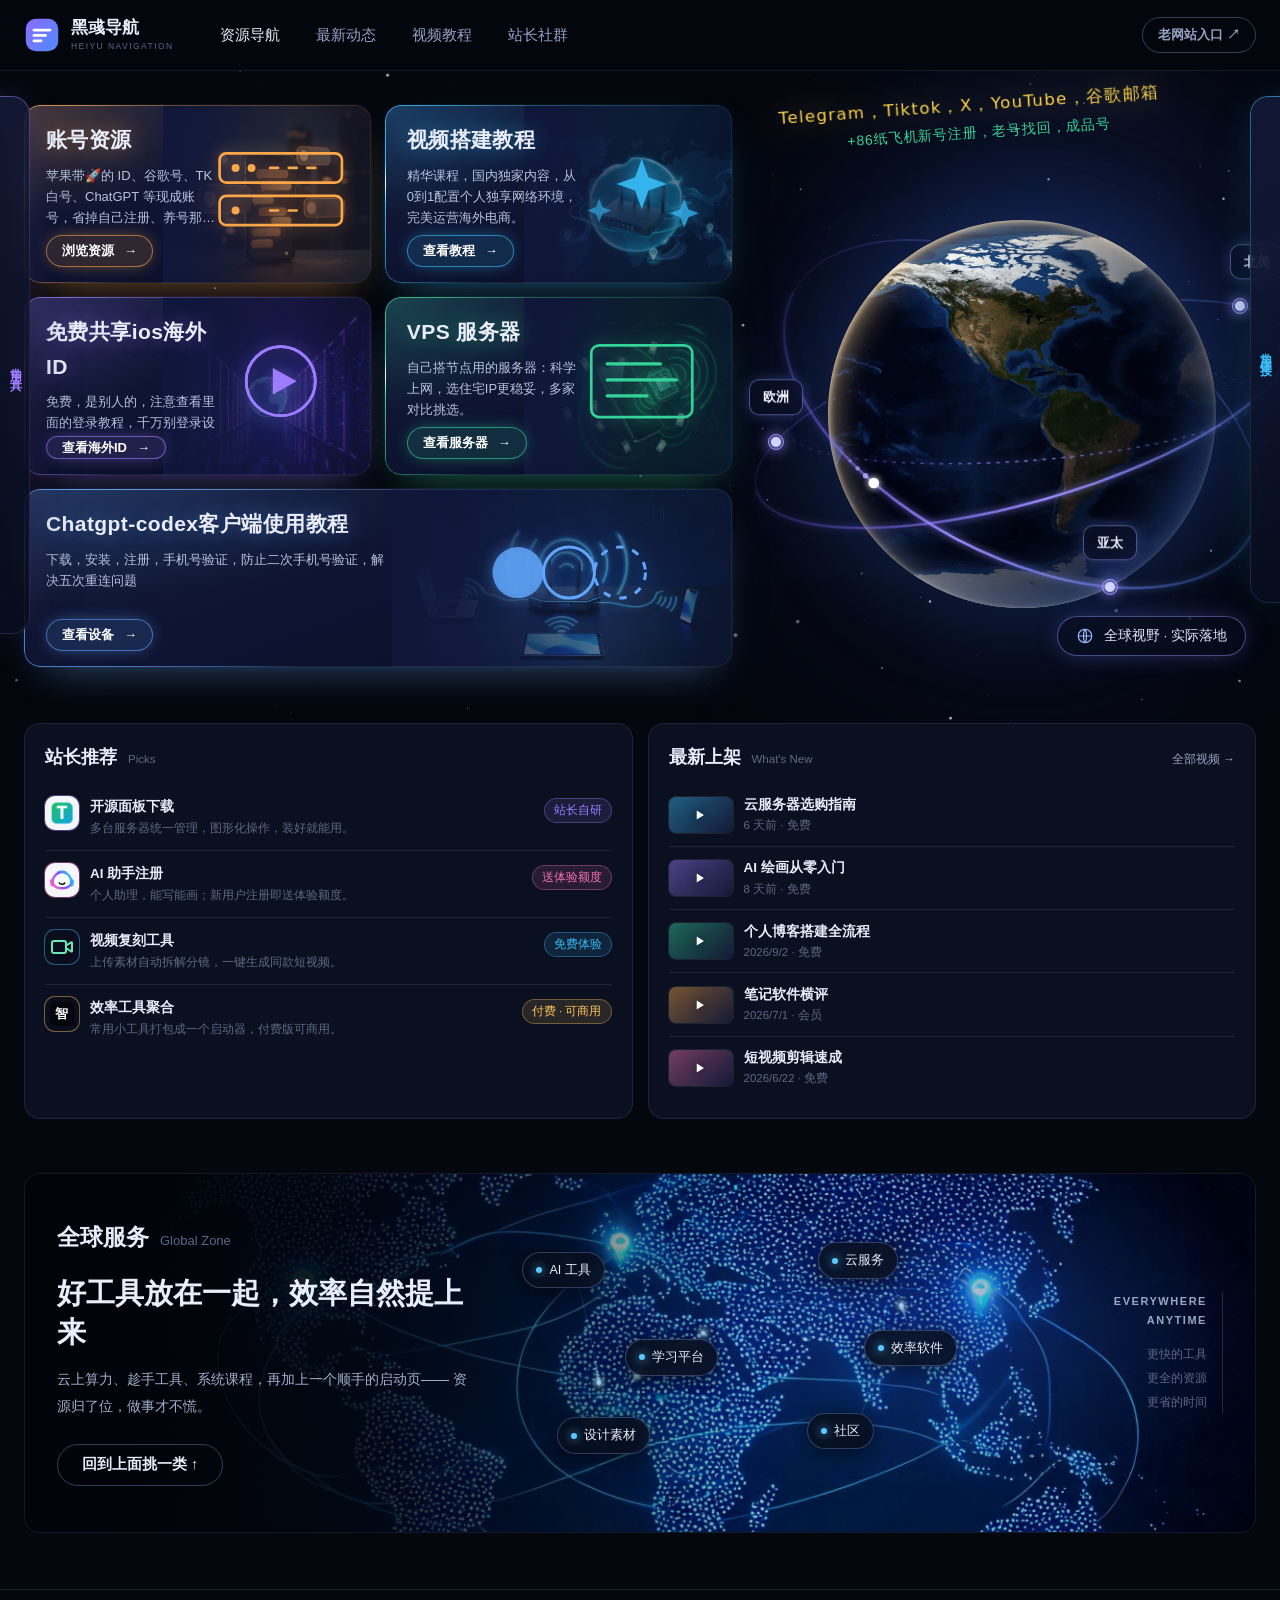
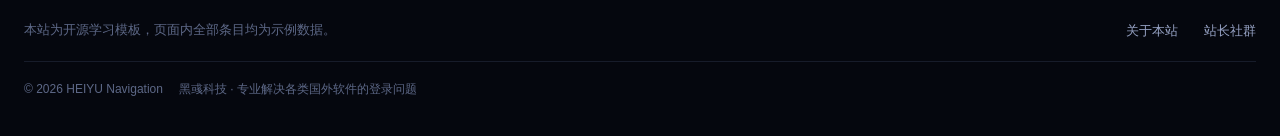
==== commit 538b089f: "Update index.html" ====
--- a/index.html
+++ b/index.html
@@ -246,7 +246,7 @@
       {ic:"☁",h:"小兔云",p:"最便宜的服务器，但是质量不高，她家服务器主要是做网站的，节点网络速度不好",u:"https://https://xiaotucloud.com/recommend/Bi2GBjDQVcNe/",t:"入门便宜"},
       {ic:"☁",h:"丽萨住宅ip",p:"美国4837线路三网直连gpt优化，tk热门/国家多/双isp，住宅ip带宽大，直播也无需中转",u:"https://https://lisahost.com/aff.php?aff=16452/",t:"AI优化"},
       {ic:"☁",h:"新区云住宅ip",p:"站长自用，闭眼选，住宅ip带宽100+，直播也无需中转（新用户优惠码xinqu888）",u:"https://www.xinquyun.com/aff/WNTYDILU",t:"站长自用"},
-      {ic:"☁",h:"搬瓦工vps",p:"主流全球知名的服务器商家，中转质量高，可做节点，价格比较贵，慎选",u:"https://bandwagonhost.com/",t:"高端稳定"},
+      {ic:"☁",h:"搬瓦工vps",p:"主流全球知名的服务器商家，中转质量高，可做节点，价格比较贵，慎选",u:"https://bandwagonhost.com/aff.php?aff=84793/",t:"高端稳定"},
       {ic:"☁",h:"米亚住宅ip",p:"住宅IP，官方自带中转，扫码即用，多国可选，带宽20M，不建议直播",u:"https://miyaip.com/?invitecode=2302887",t:"高性价比"},
       {ic:"☁",h:"ProxyLite",p:"住宅IP，需要VPS中转才可以用，多国可选，带宽72M",u:"https://www.proxylite.com/?invitation_code=8U101G",t:"多国可选"},
       {ic:"☁",h:"985（矩阵推荐）",p:"住宅IP，需要VPS中转才可以用，多国可选，养矩阵号用它",u:"https://www.985proxy.cn/?MQYATT",t:"矩阵推荐"},
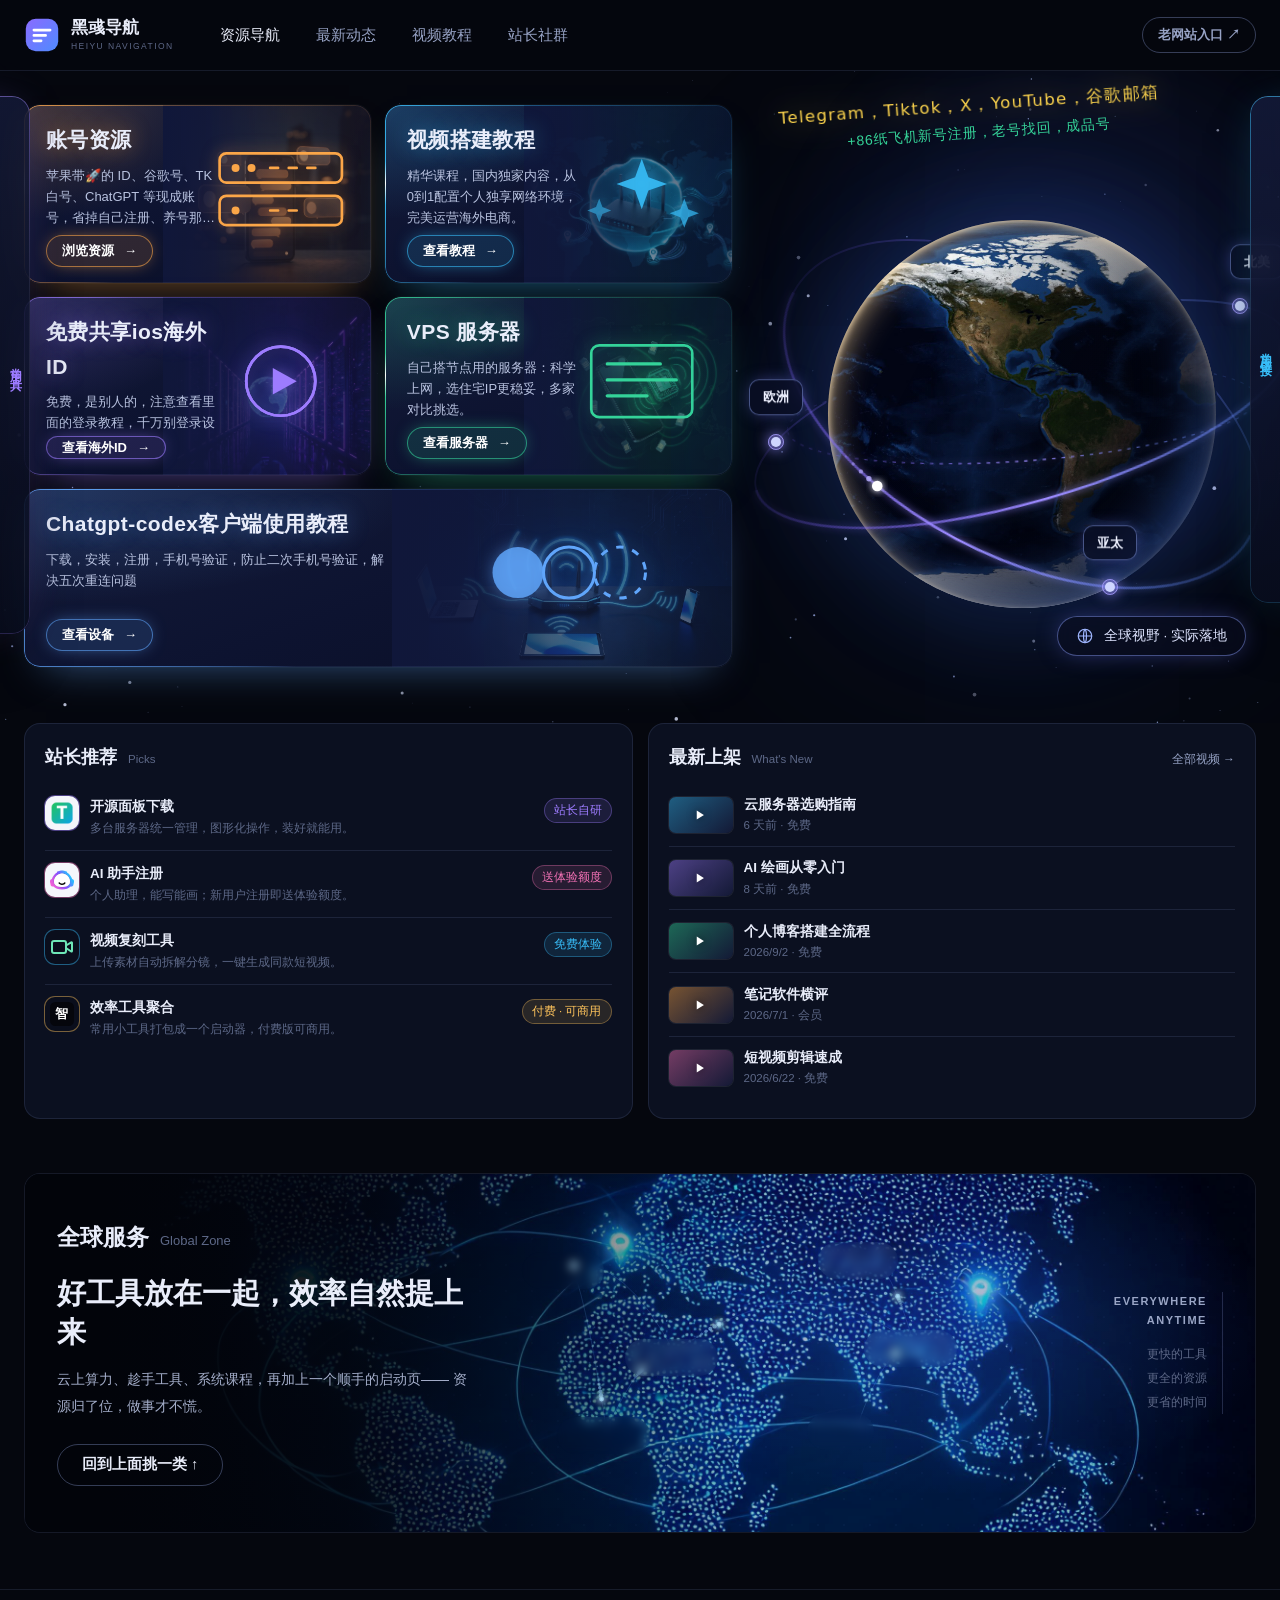
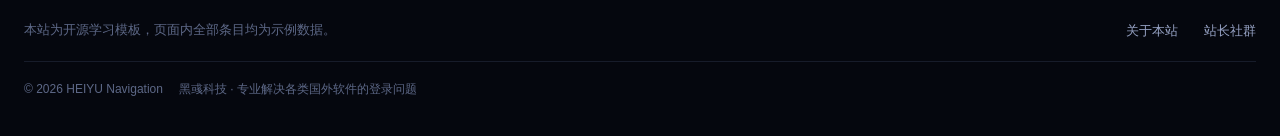
==== commit 870f2b46: "Update index.html" ====
--- a/index.html
+++ b/index.html
@@ -243,8 +243,8 @@
       {ic:"＞",h:"命令终端",p:"一键搭建命令和3xui面板等",k:"cmd"}
     ]},
     vps:{t:"☁ VPS服务器",items:[
-      {ic:"☁",h:"小兔云",p:"最便宜的服务器，但是质量不高，她家服务器主要是做网站的，节点网络速度不好",u:"https://https://xiaotucloud.com/recommend/Bi2GBjDQVcNe/",t:"入门便宜"},
-      {ic:"☁",h:"丽萨住宅ip",p:"美国4837线路三网直连gpt优化，tk热门/国家多/双isp，住宅ip带宽大，直播也无需中转",u:"https://https://lisahost.com/aff.php?aff=16452/",t:"AI优化"},
+      {ic:"☁",h:"小兔云",p:"最便宜的服务器，但是质量不高，她家服务器主要是做网站的，节点网络速度不好",u:"https://xiaotucloud.com/recommend/Bi2GBjDQVcNe/",t:"入门便宜"},
+      {ic:"☁",h:"丽萨住宅ip",p:"美国4837线路三网直连gpt优化，tk热门/国家多/双isp，住宅ip带宽大，直播也无需中转",u:"https://lisahost.com/aff.php?aff=16452/",t:"AI优化"},
       {ic:"☁",h:"新区云住宅ip",p:"站长自用，闭眼选，住宅ip带宽100+，直播也无需中转（新用户优惠码xinqu888）",u:"https://www.xinquyun.com/aff/WNTYDILU",t:"站长自用"},
       {ic:"☁",h:"搬瓦工vps",p:"主流全球知名的服务器商家，中转质量高，可做节点，价格比较贵，慎选",u:"https://bandwagonhost.com/aff.php?aff=84793/",t:"高端稳定"},
       {ic:"☁",h:"米亚住宅ip",p:"住宅IP，官方自带中转，扫码即用，多国可选，带宽20M，不建议直播",u:"https://miyaip.com/?invitecode=2302887",t:"高性价比"},
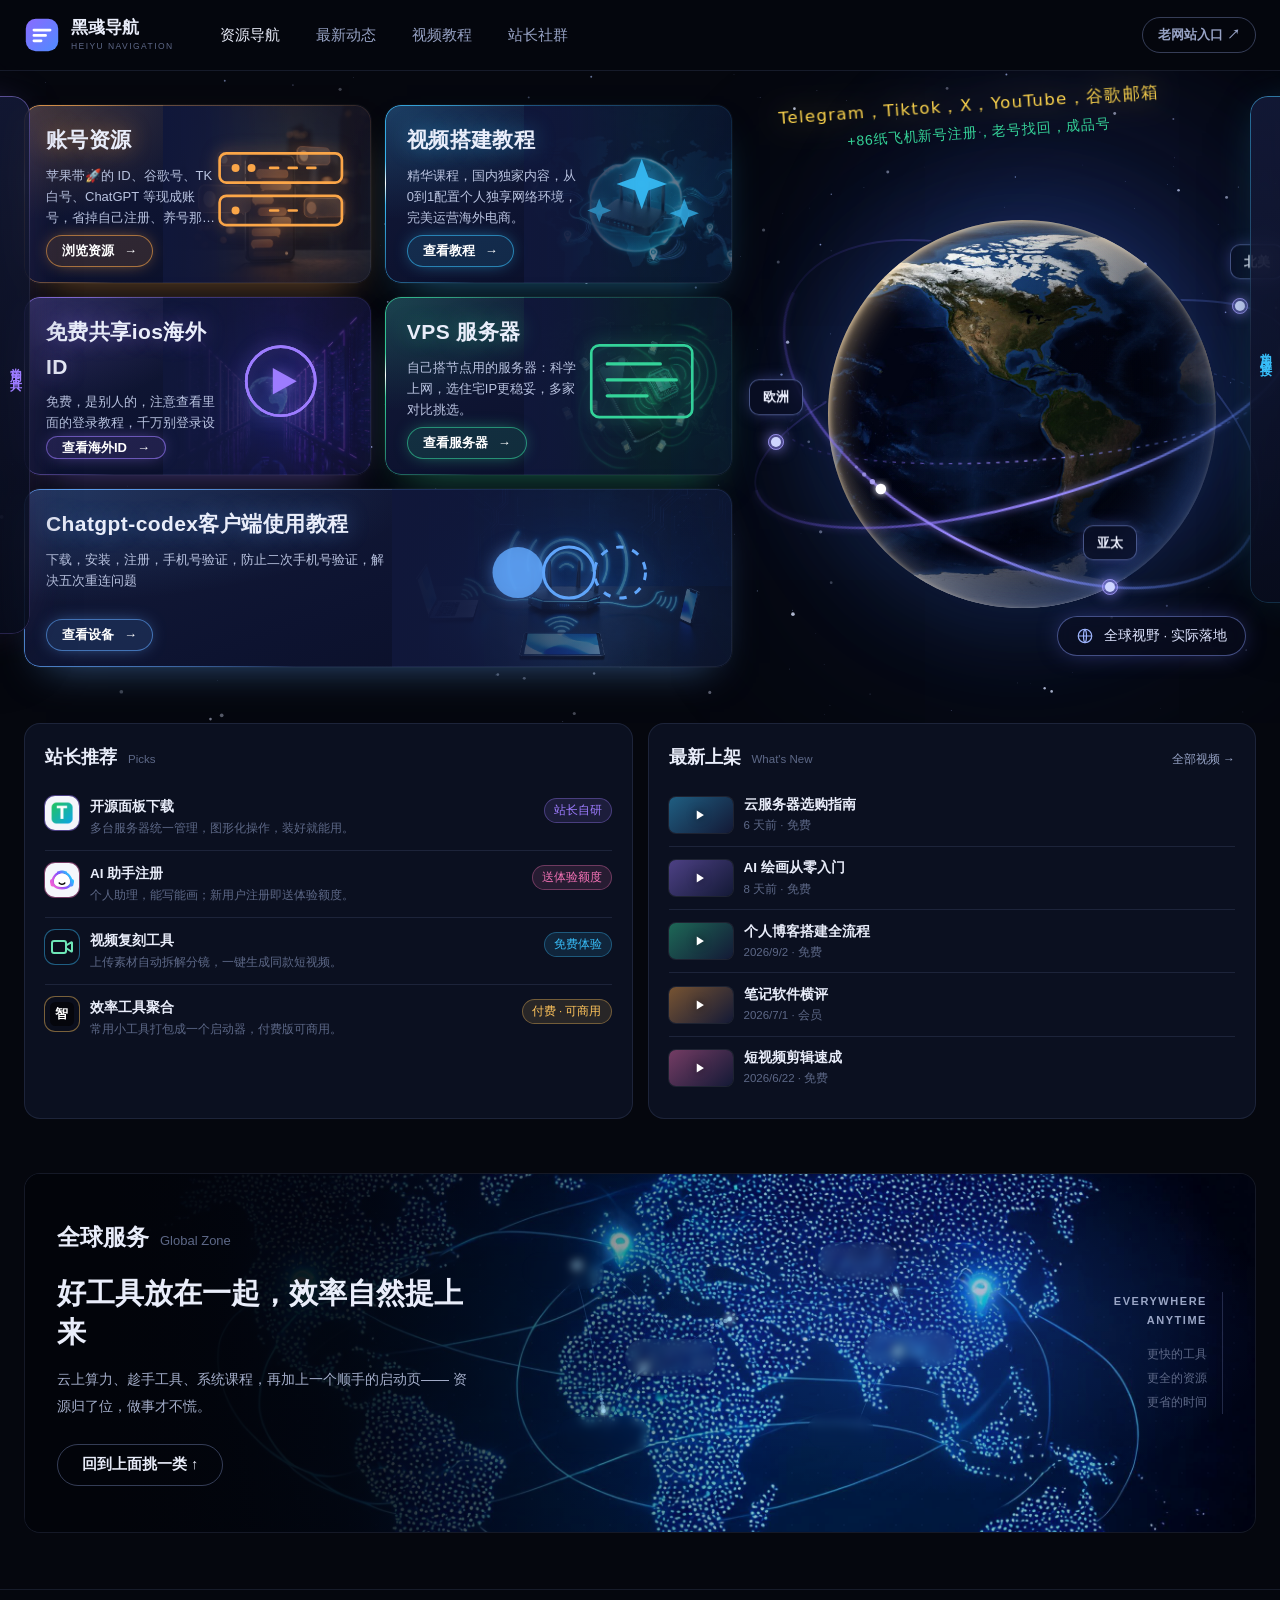
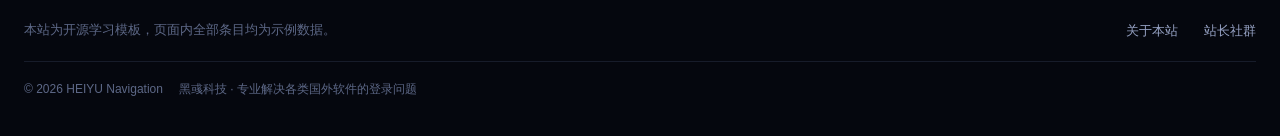
==== commit 2964c71c: "Update index.html" ====
--- a/index.html
+++ b/index.html
@@ -244,13 +244,13 @@
     ]},
     vps:{t:"☁ VPS服务器",items:[
       {ic:"☁",h:"小兔云",p:"最便宜的服务器，但是质量不高，她家服务器主要是做网站的，节点网络速度不好",u:"https://xiaotucloud.com/recommend/Bi2GBjDQVcNe/",t:"入门便宜"},
-      {ic:"☁",h:"丽萨住宅ip",p:"美国4837线路三网直连gpt优化，tk热门/国家多/双isp，住宅ip带宽大，直播也无需中转",u:"https://lisahost.com/aff.php?aff=16452/",t:"AI优化"},
+      {ic:"☁",h:"丽萨住宅ip",p:"美国4837线路三网直连gpt优化，tk热门/国家多/双isp，住宅ip带宽大",u:"https://lisahost.com/aff.php?aff=16452/",t:"AI优化"},
       {ic:"☁",h:"新区云住宅ip",p:"站长自用，闭眼选，住宅ip带宽100+，直播也无需中转（新用户优惠码xinqu888）",u:"https://www.xinquyun.com/aff/WNTYDILU",t:"站长自用"},
-      {ic:"☁",h:"搬瓦工vps",p:"主流全球知名的服务器商家，中转质量高，可做节点，价格比较贵，慎选",u:"https://bandwagonhost.com/aff.php?aff=84793/",t:"高端稳定"},
+      {ic:"☁",h:"搬瓦工vps",p:"主流全球知名的vps服务器商家，中转质量高，可做节点，价格比较贵，慎选",u:"https://bandwagonhost.com/aff.php?aff=84793/",t:"高端稳定"},
       {ic:"☁",h:"米亚住宅ip",p:"住宅IP，官方自带中转，扫码即用，多国可选，带宽20M，不建议直播",u:"https://miyaip.com/?invitecode=2302887",t:"高性价比"},
-      {ic:"☁",h:"ProxyLite",p:"住宅IP，需要VPS中转才可以用，多国可选，带宽72M",u:"https://www.proxylite.com/?invitation_code=8U101G",t:"多国可选"},
-      {ic:"☁",h:"985（矩阵推荐）",p:"住宅IP，需要VPS中转才可以用，多国可选，养矩阵号用它",u:"https://www.985proxy.cn/?MQYATT",t:"矩阵推荐"},
-      {ic:"☁",h:"chatgpt-codex",p:"下载，安装，注册，手机号验证，防止二次手机号验证，解决五次重连问题",u:"docs/video4.html",t:"使用教程"}
+      {ic:"☁",h:"ProxyLite",p:"住宅IP，需要VPS中转，多国可选，带宽72M",u:"https://www.proxylite.com/?invitation_code=8U101G",t:"多国可选"},
+      {ic:"☁",h:"985（矩阵推荐）",p:"住宅IP，需要VPS中转，多国可选，养矩阵号用它",u:"https://www.985proxy.cn/?MQYATT",t:"矩阵推荐"},
+      {ic:"☁",h:"B2Proxy",p:"住宅IP，需要VPS中转，应对严风控、强封锁的网站和APP，让您无障碍访问全球",u:"https://www.b2proxy.com/signup?code=30CE94",t:"住宅纯净"}
     ]}
   };
   var bd=document.getElementById("lnkBd"),tt=document.getElementById("lnkTitle"),ls=document.getElementById("lnkList");
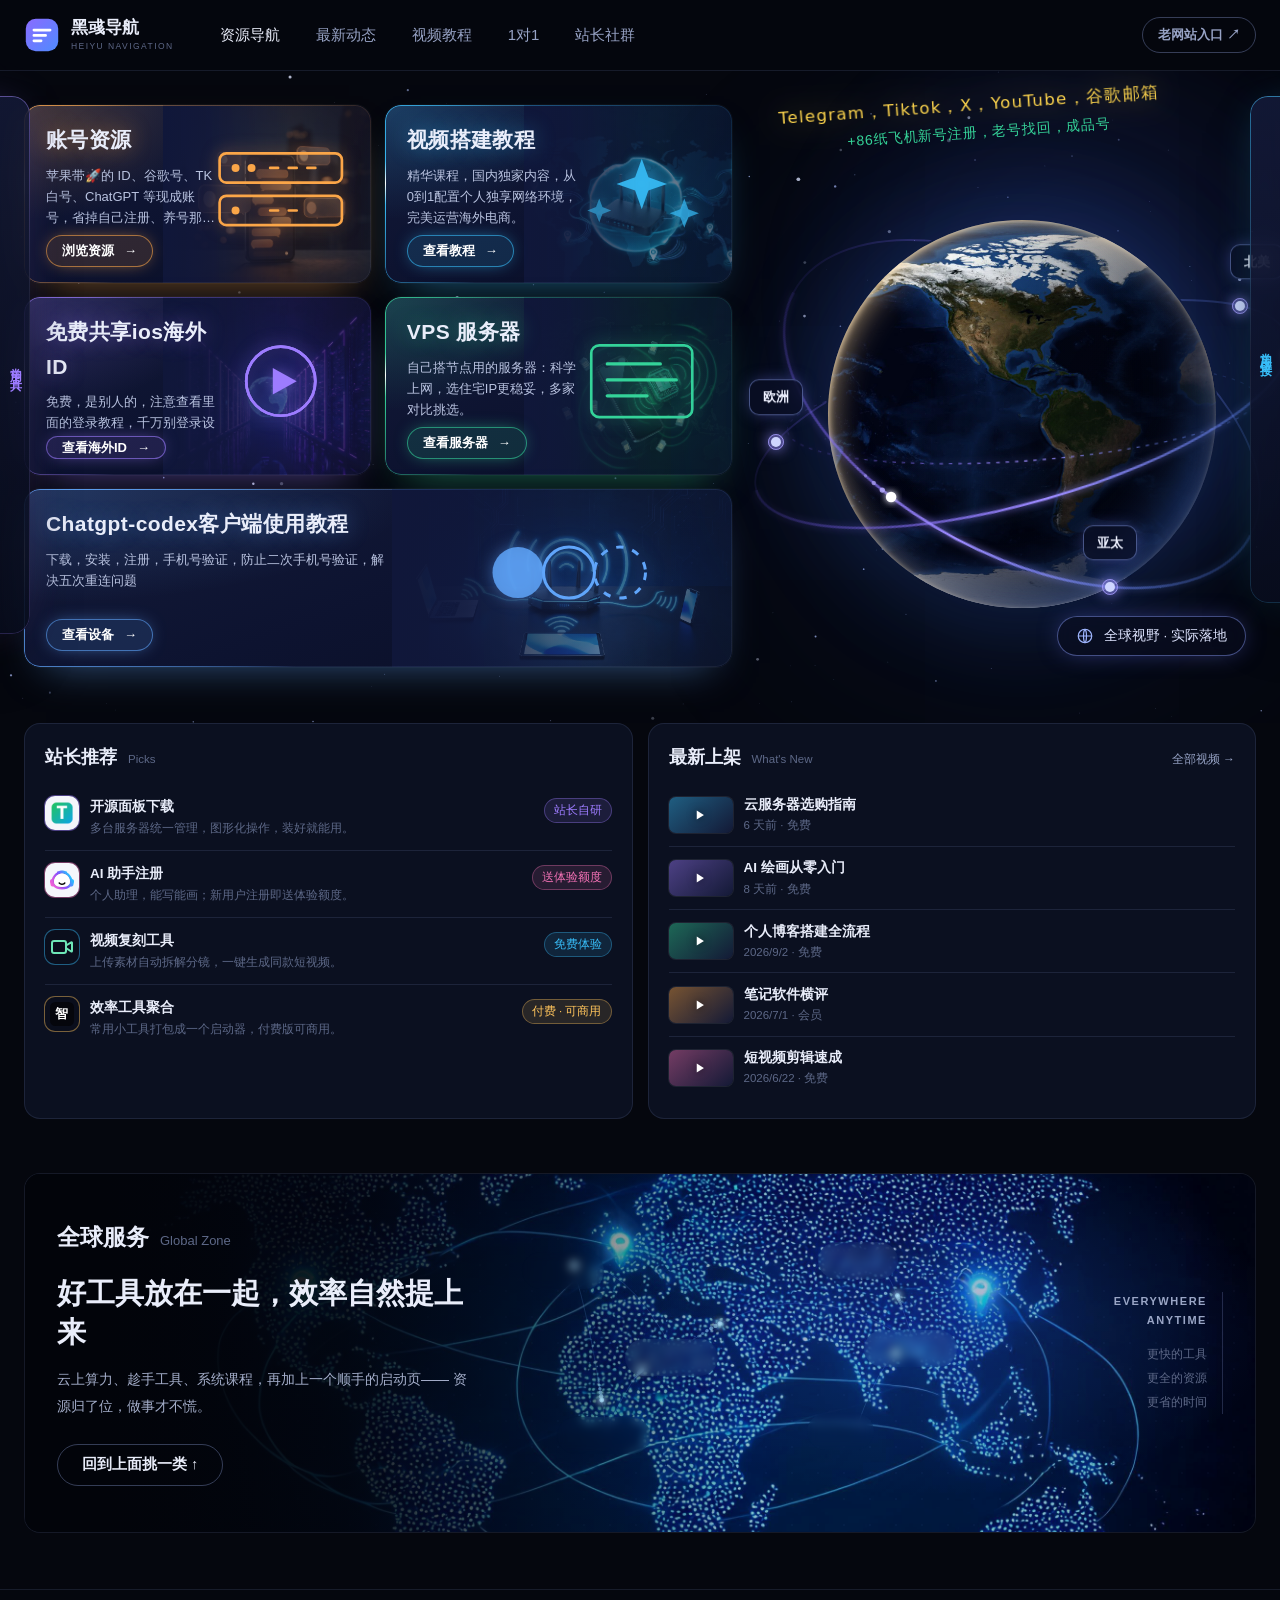
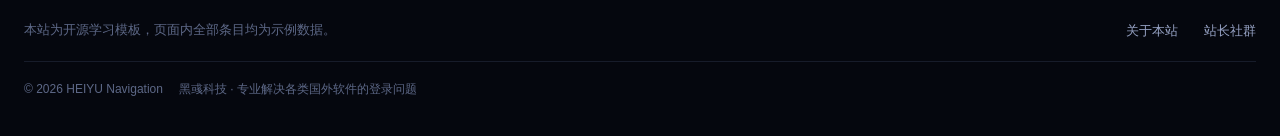
==== commit 511432be: "Add files via upload" ====
--- a/index.html
+++ b/index.html
@@ -28,6 +28,7 @@
       <a href="#top" aria-current="page">资源导航</a>
       <a href="#picks">最新动态</a>
       <a href="video.html">视频教程</a>
+      <a href="coach.html">1对1</a>
       <a href="#sq" id="navSq">站长社群</a>
     </nav>
     <div class="ops">
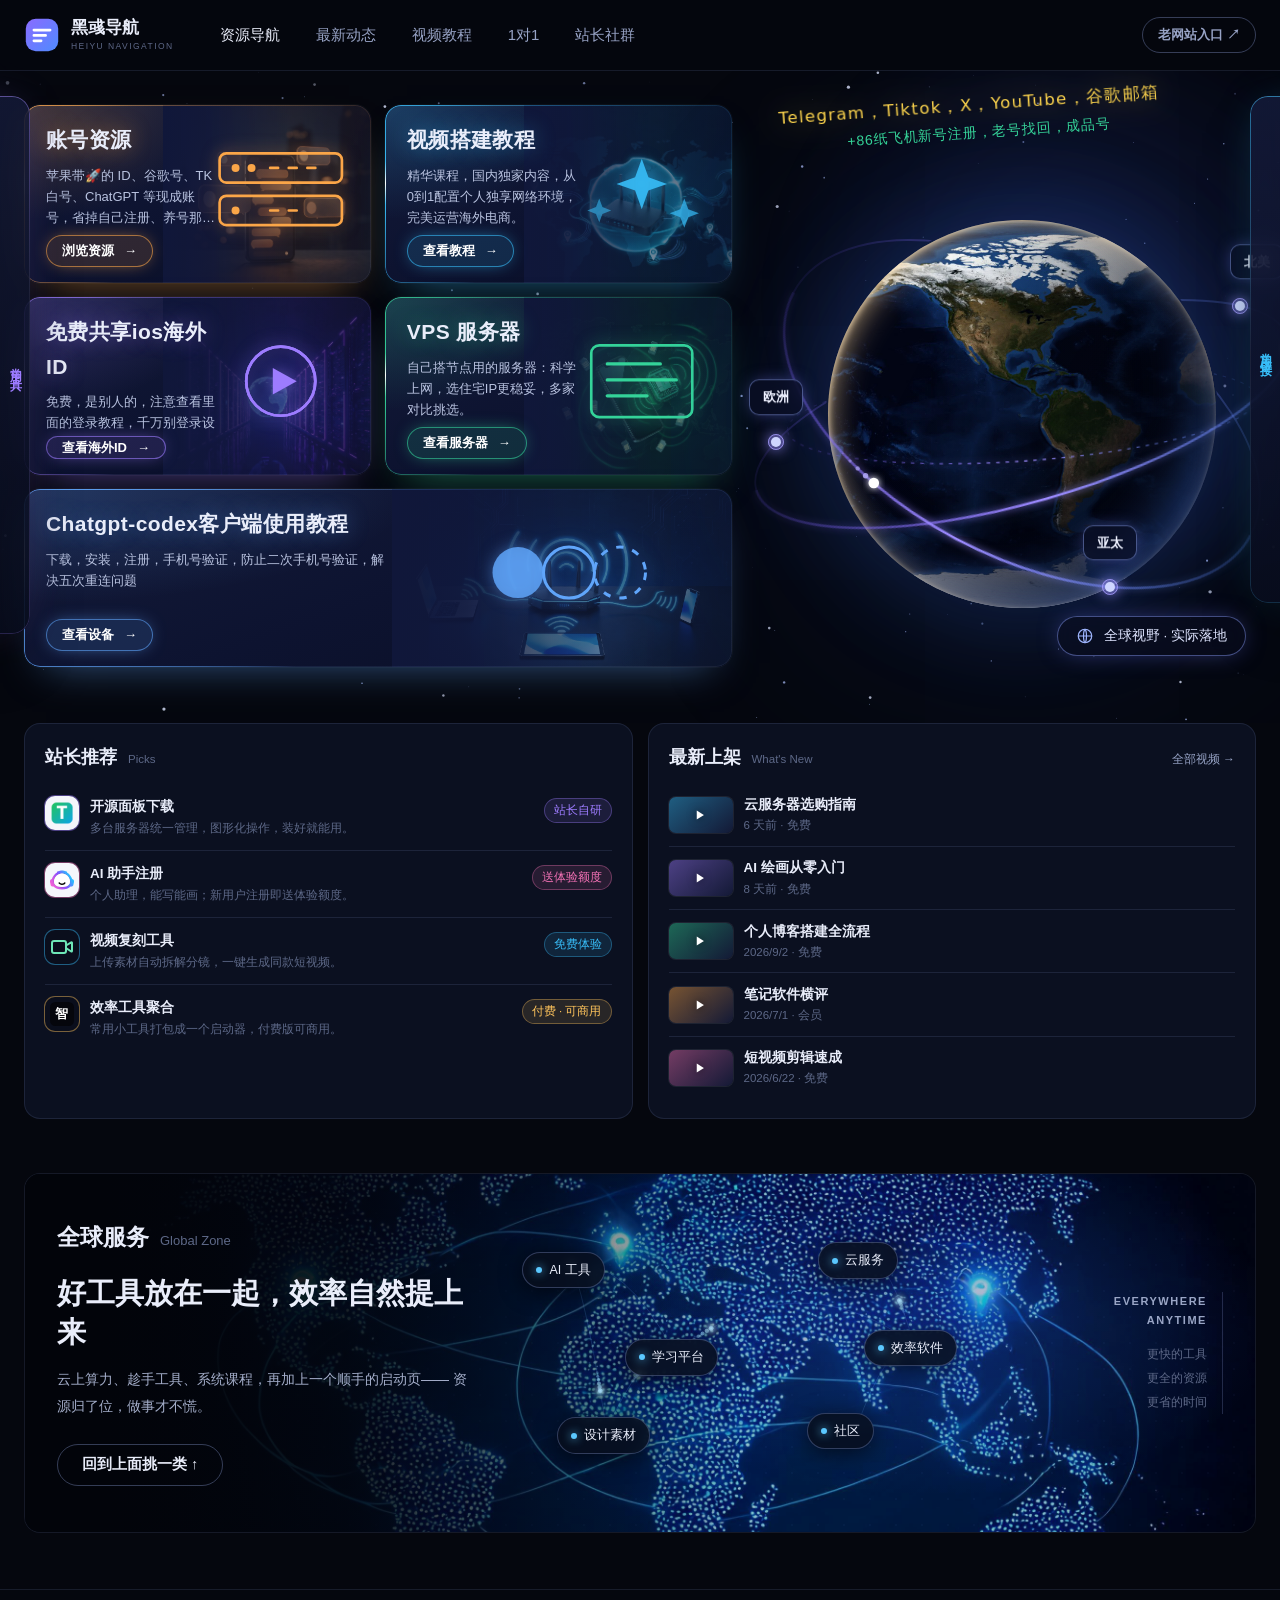
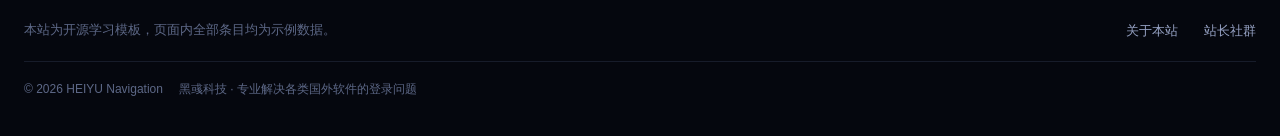
==== commit 06c7635e: "Update index.html" ====
--- a/index.html
+++ b/index.html
@@ -248,7 +248,7 @@
       {ic:"☁",h:"丽萨住宅ip",p:"美国4837线路三网直连gpt优化，tk热门/国家多/双isp，住宅ip带宽大",u:"https://lisahost.com/aff.php?aff=16452/",t:"AI优化"},
       {ic:"☁",h:"新区云住宅ip",p:"站长自用，闭眼选，住宅ip带宽100+，直播也无需中转（新用户优惠码xinqu888）",u:"https://www.xinquyun.com/aff/WNTYDILU",t:"站长自用"},
       {ic:"☁",h:"搬瓦工vps",p:"主流全球知名的vps服务器商家，中转质量高，可做节点，价格比较贵，慎选",u:"https://bandwagonhost.com/aff.php?aff=84793/",t:"高端稳定"},
-      {ic:"☁",h:"米亚住宅ip",p:"住宅IP，官方自带中转，扫码即用，多国可选，带宽20M，不建议直播",u:"https://miyaip.com/?invitecode=2302887",t:"高性价比"},
+      {ic:"☁",h:"米亚住宅ip",p:"住宅IP，官方自带中转，扫码即用，便宜但售后不行，带宽20M，不建议直播",u:"https://miyaip.com/?invitecode=2302887",t:"售后不行"},
       {ic:"☁",h:"ProxyLite",p:"住宅IP，需要VPS中转，多国可选，带宽72M",u:"https://www.proxylite.com/?invitation_code=8U101G",t:"多国可选"},
       {ic:"☁",h:"985（矩阵推荐）",p:"住宅IP，需要VPS中转，多国可选，养矩阵号用它",u:"https://www.985proxy.cn/?MQYATT",t:"矩阵推荐"},
       {ic:"☁",h:"B2Proxy",p:"住宅IP，需要VPS中转，应对严风控、强封锁的网站和APP，让您无障碍访问全球",u:"https://www.b2proxy.com/signup?code=30CE94",t:"住宅纯净"}
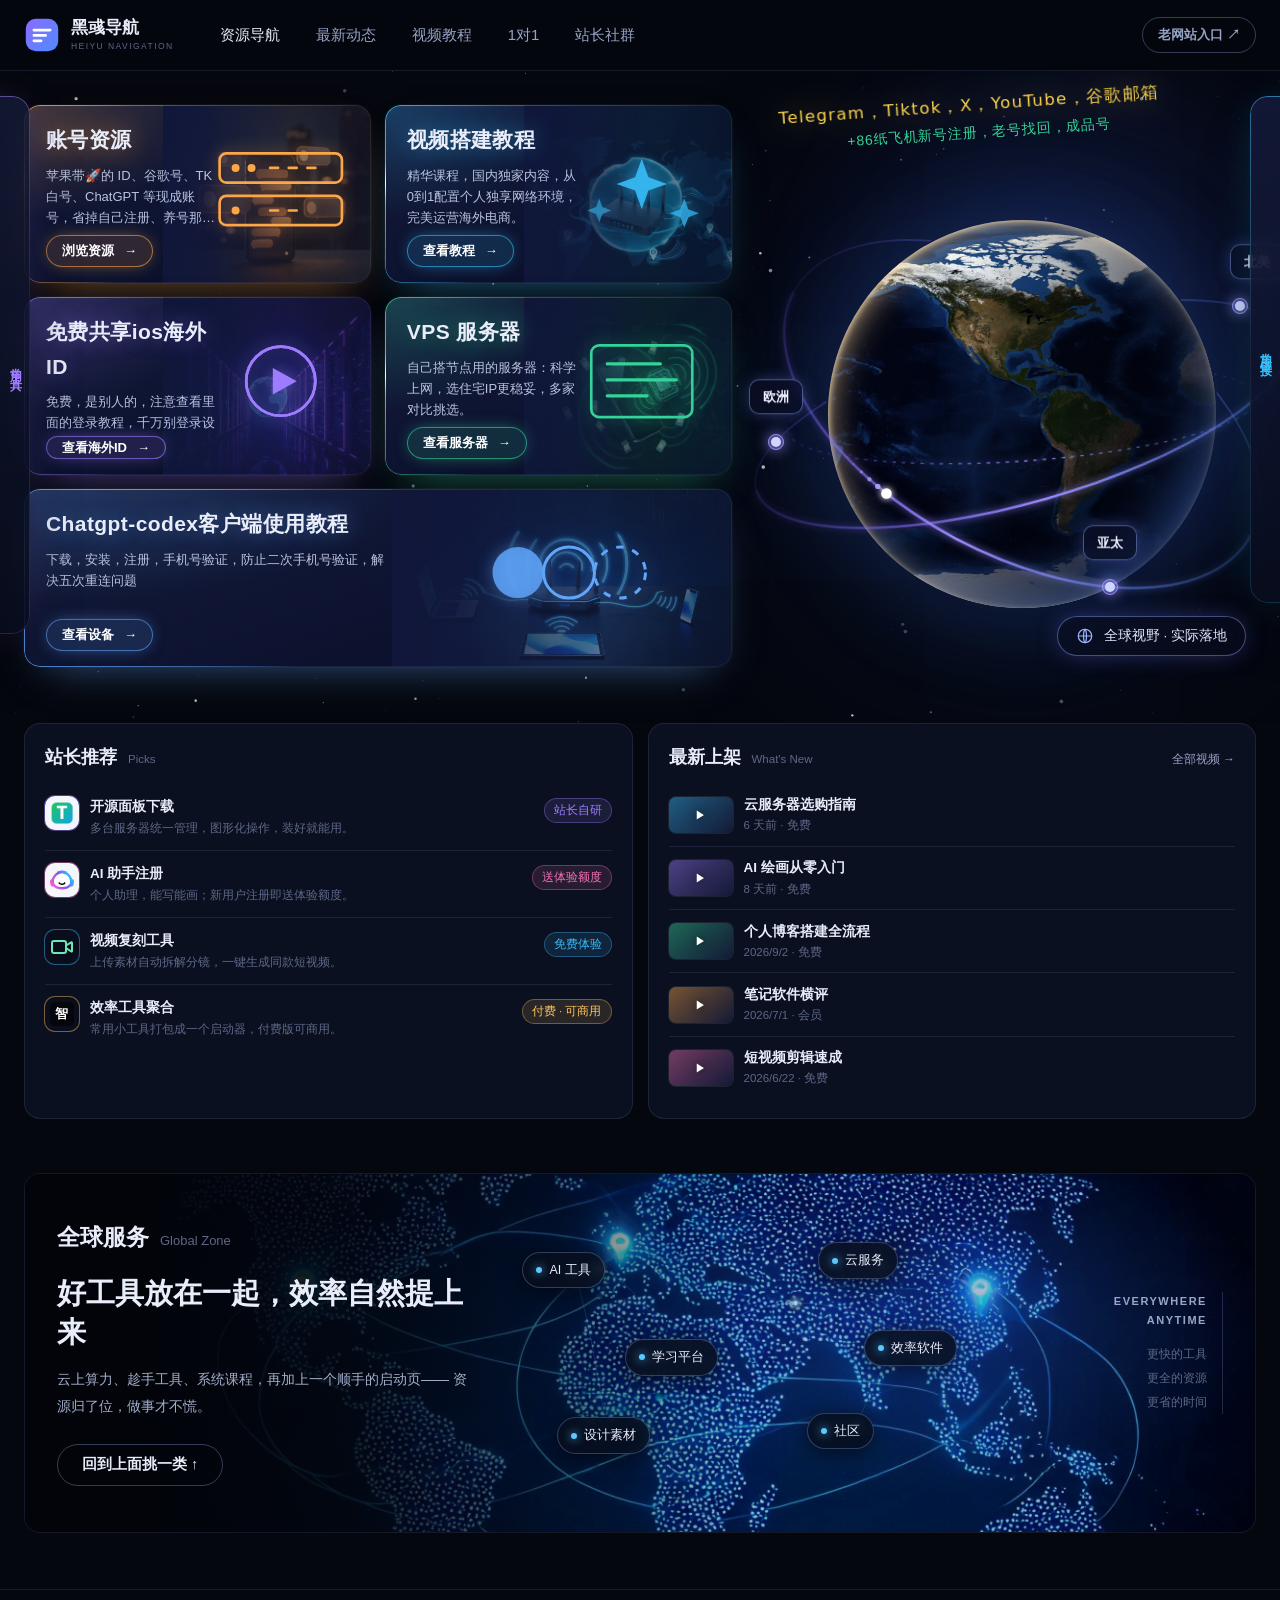
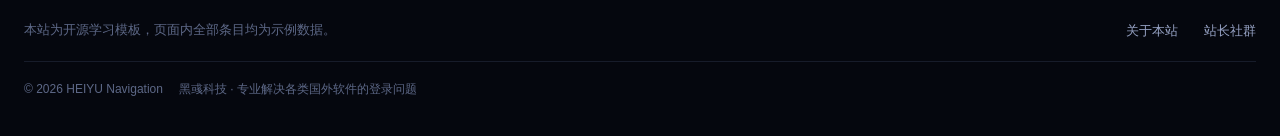
==== commit 1566ebc9: "Add files via upload" ====
--- a/index.html
+++ b/index.html
@@ -204,7 +204,7 @@
 </footer>
 
 <script src="assets/js/qrcode.min.js"></script>
-<script src="js/main.js?v=12"></script>
+<script src="js/main.js?v=13"></script>
 <!-- ═══ 首屏卡片弹层（跳转信息搬自老站 heiyu：视频搭建教程 / VPS服务器） ═══ -->
 <style>
 .lnkbd{position:fixed;inset:0;z-index:82;display:none;align-items:center;justify-content:center;padding:20px;background:rgba(0,0,0,.7)}
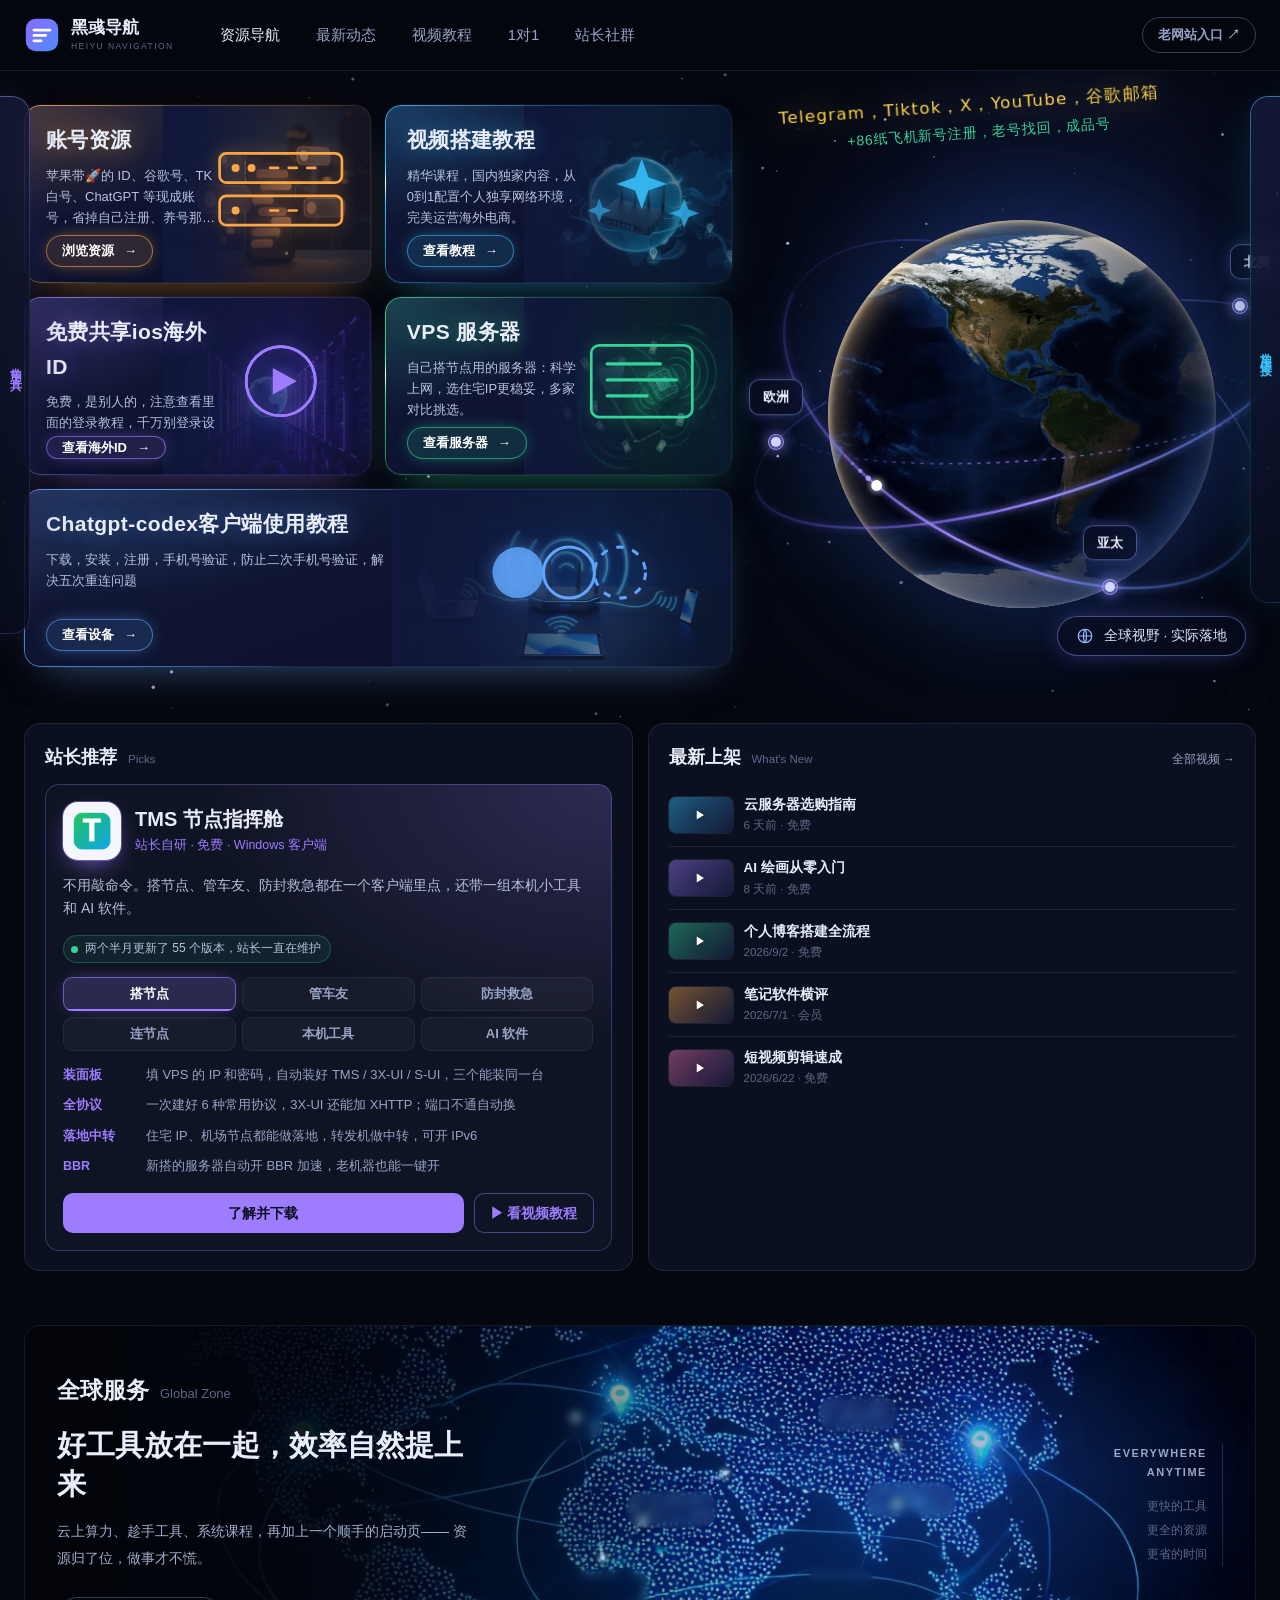
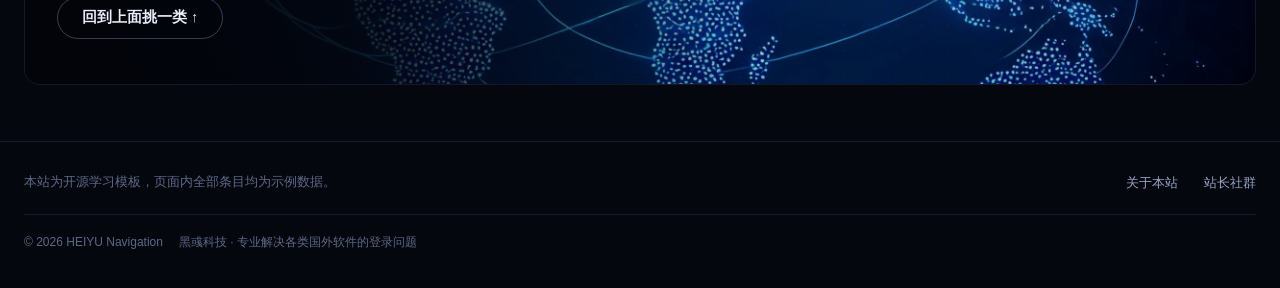
==== commit 5fdf2dde: "Add files via upload" ====
--- a/index.html
+++ b/index.html
@@ -204,7 +204,7 @@
 </footer>
 
 <script src="assets/js/qrcode.min.js"></script>
-<script src="js/main.js?v=13"></script>
+<script src="js/main.js?v=14"></script>
 <!-- ═══ 首屏卡片弹层（跳转信息搬自老站 heiyu：视频搭建教程 / VPS服务器） ═══ -->
 <style>
 .lnkbd{position:fixed;inset:0;z-index:82;display:none;align-items:center;justify-content:center;padding:20px;background:rgba(0,0,0,.7)}
